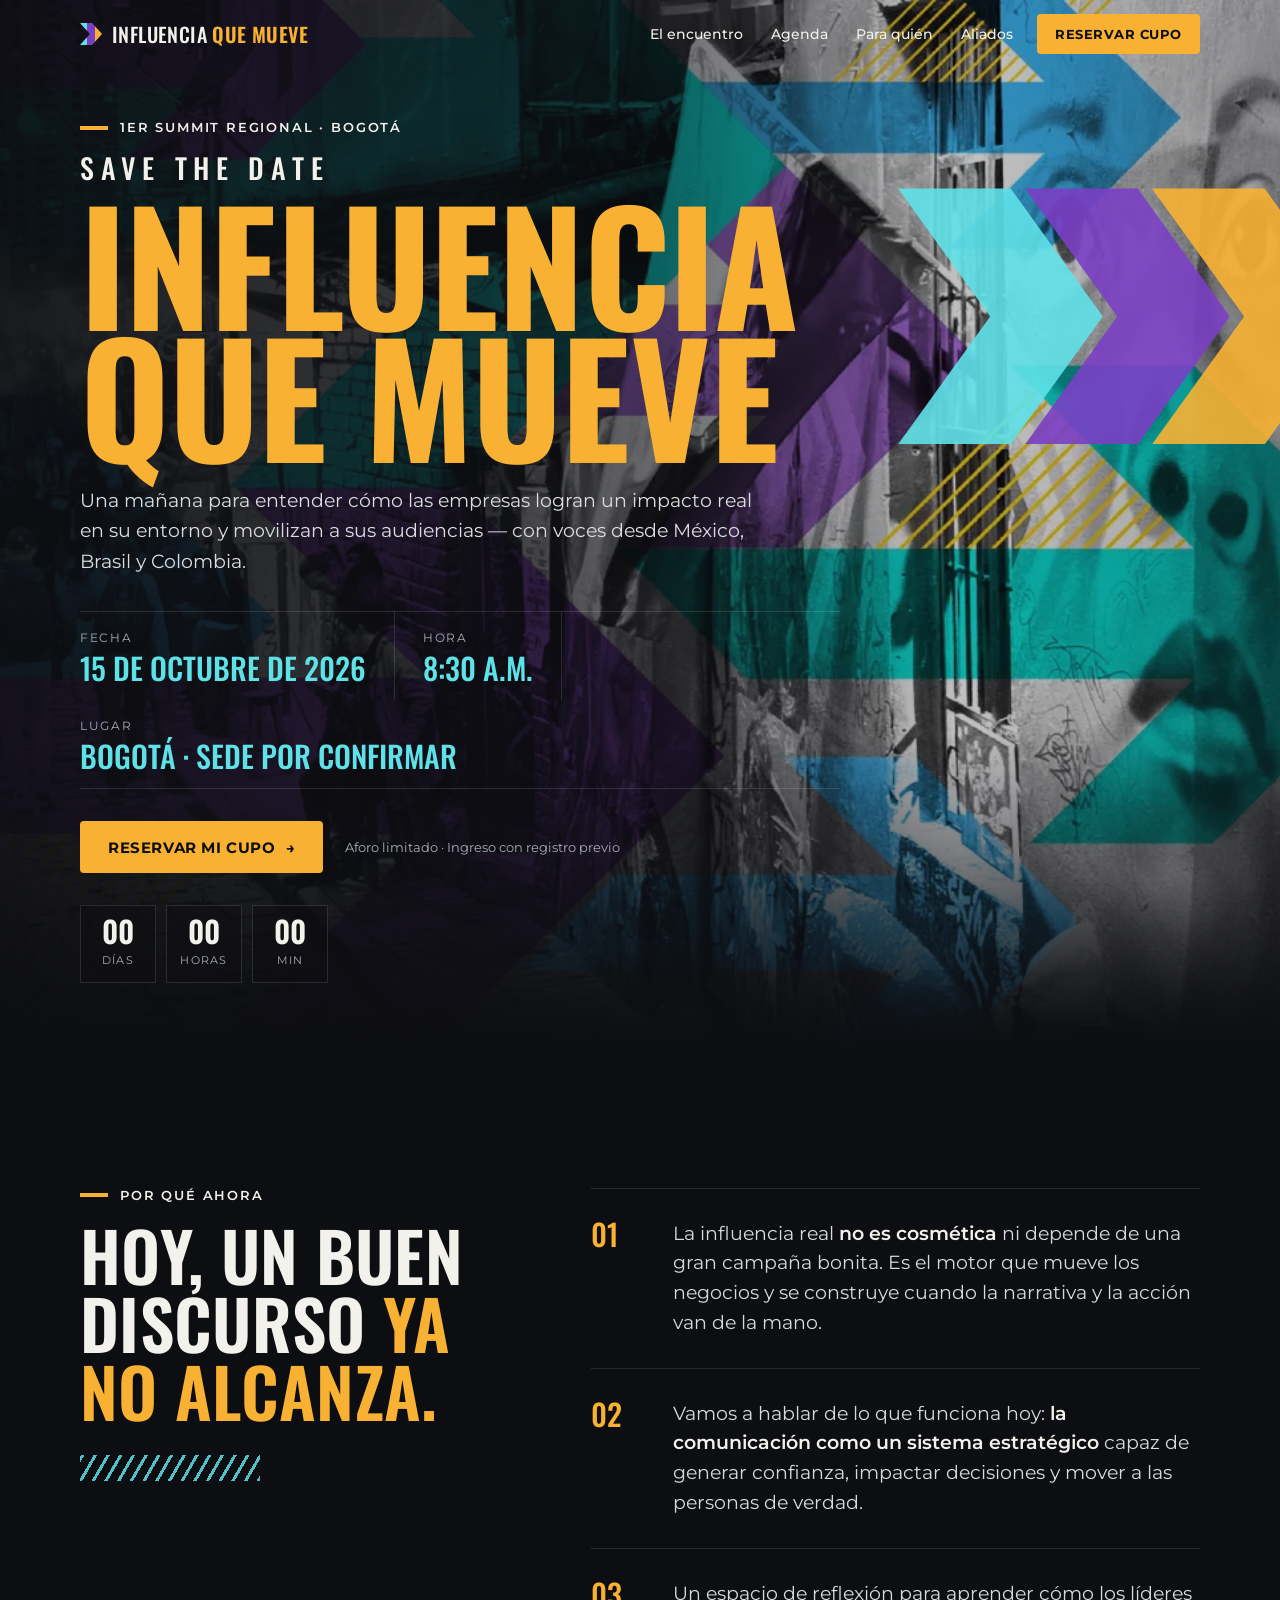
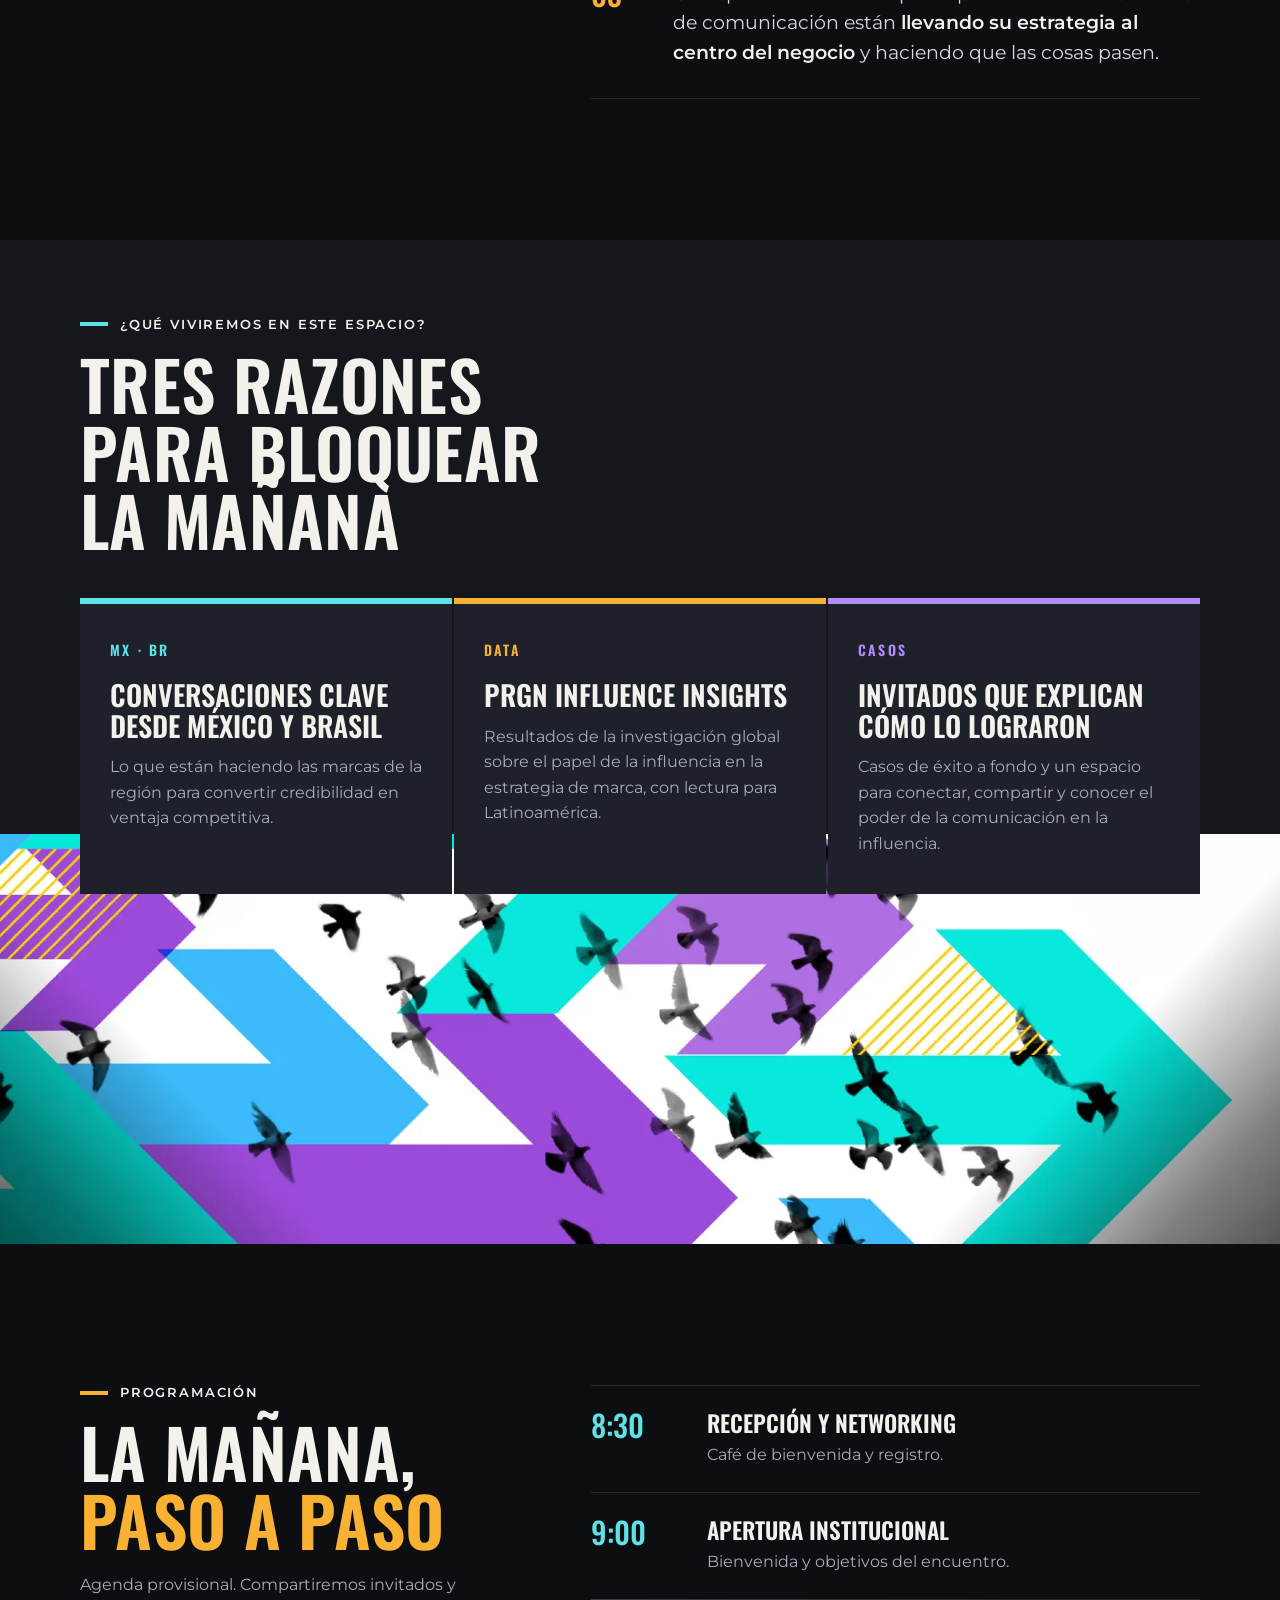
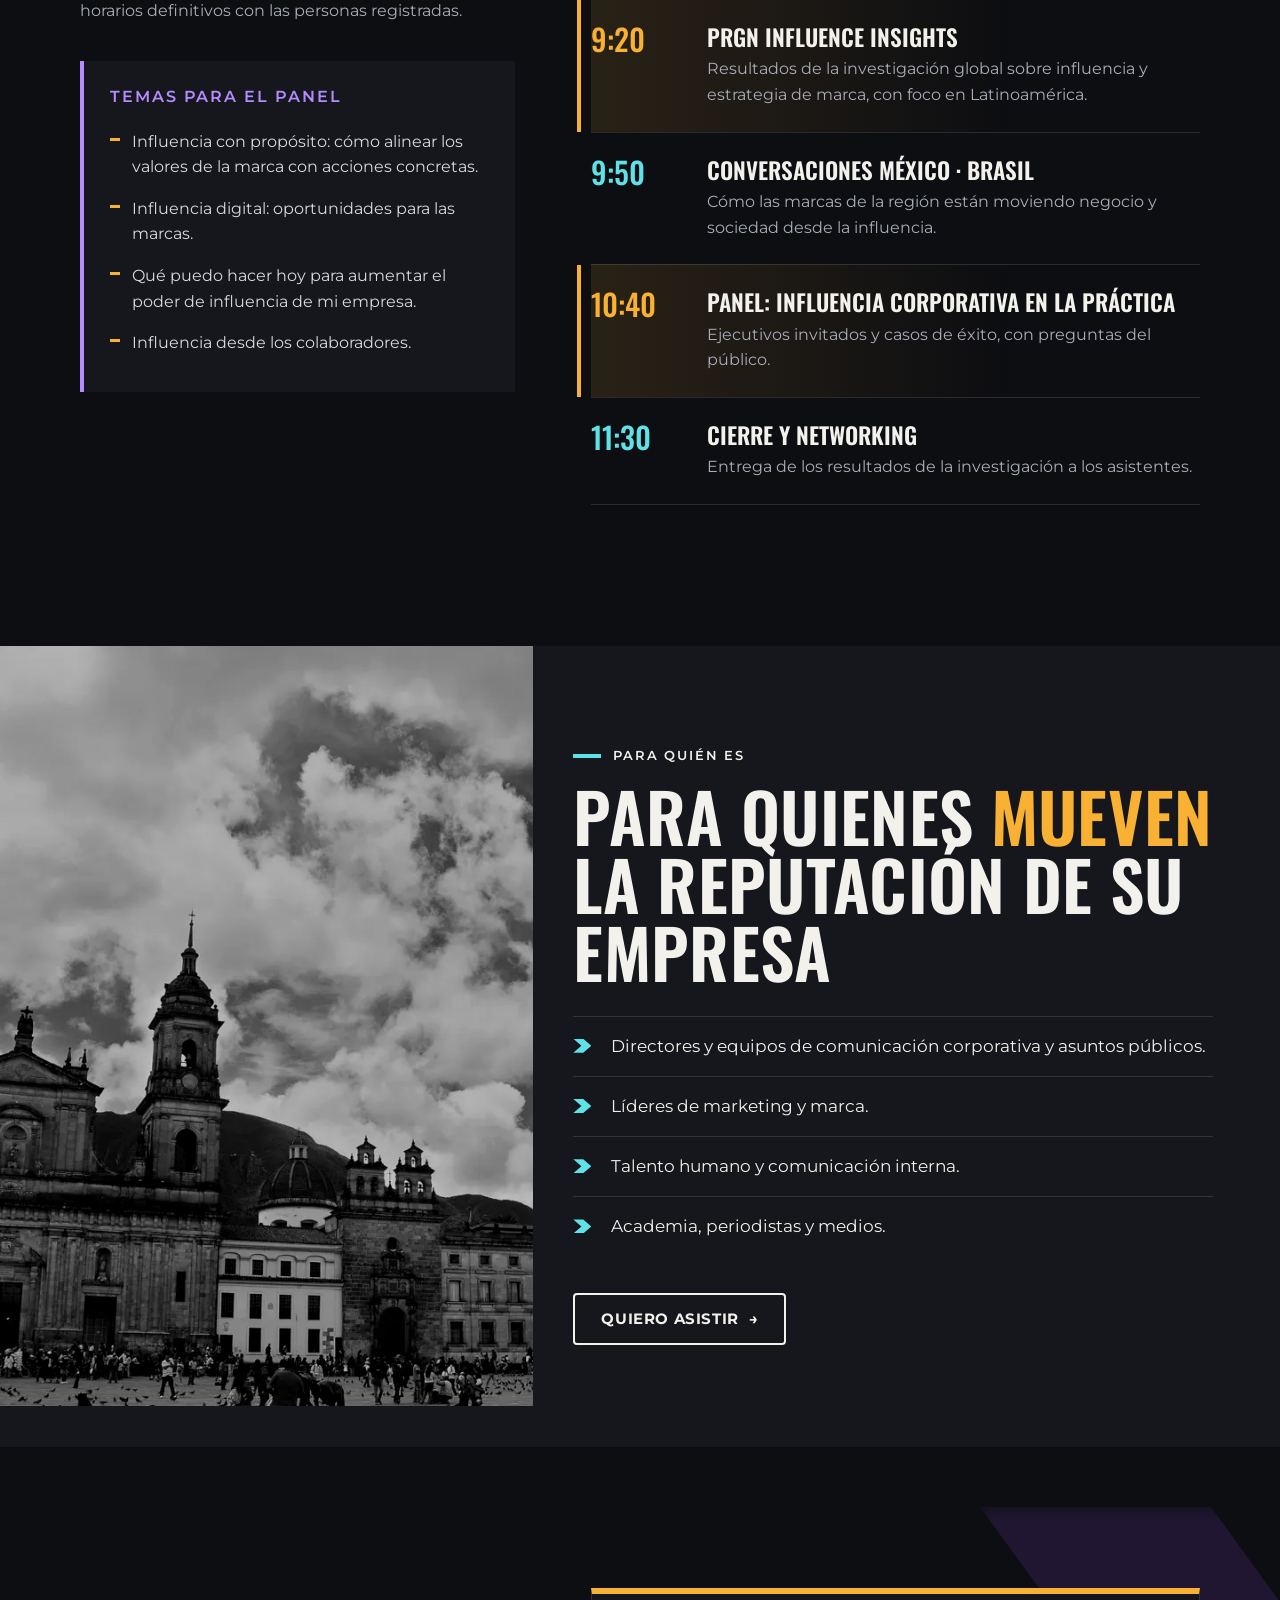
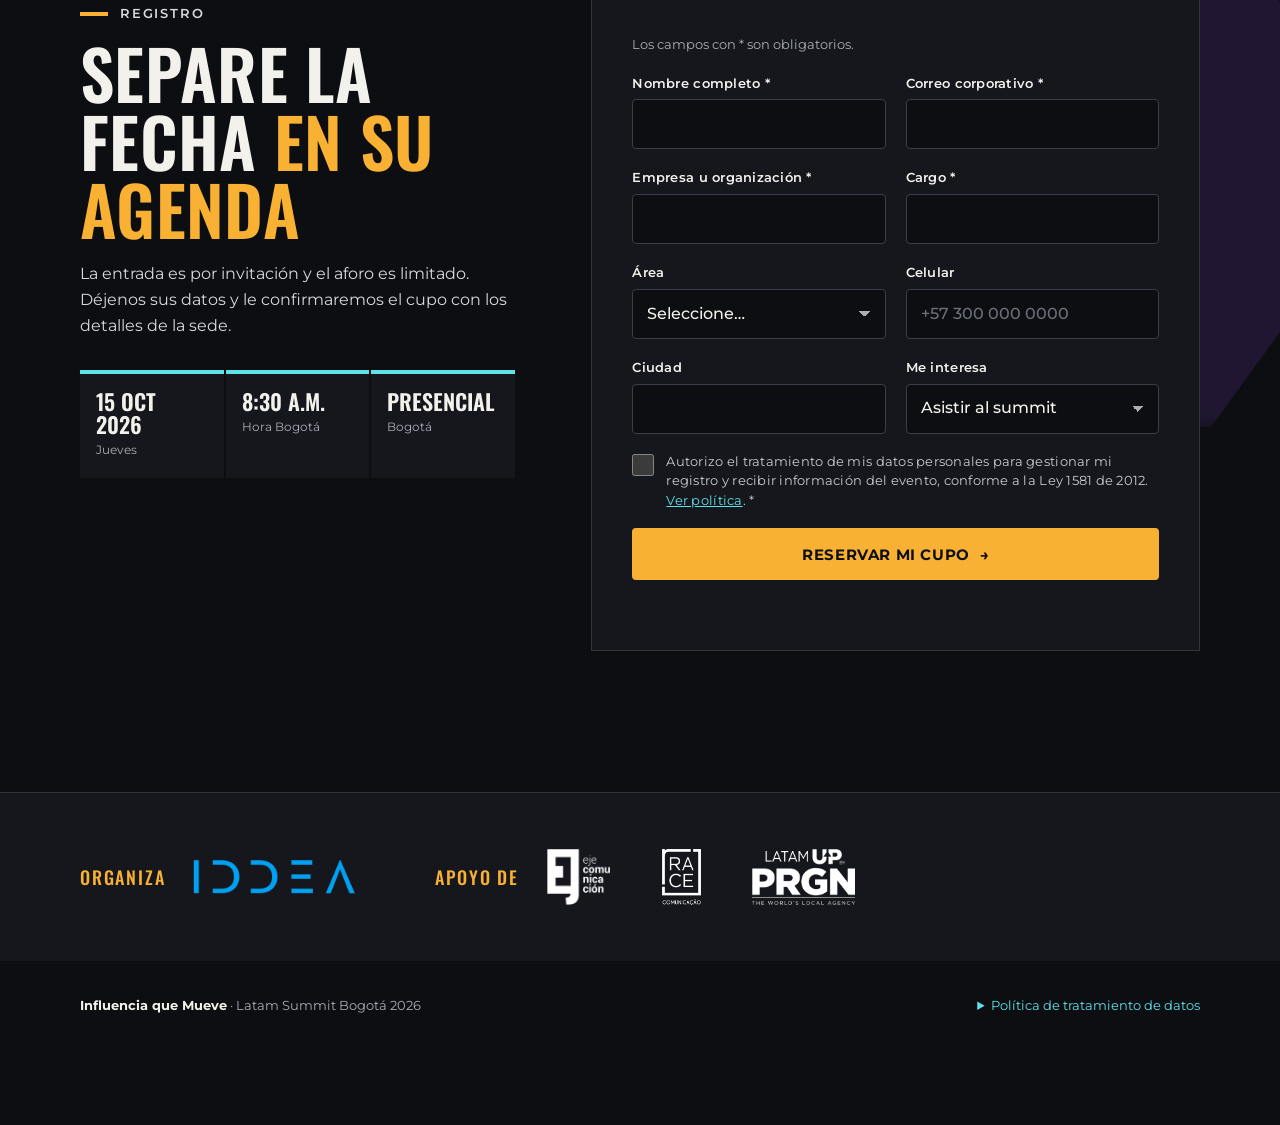
==== index.html @ 7994eecd "Landing Influencia que Mueve · Latam Summit Bogotá (vista previa estática) Co-Authored-By: Claude Op" ====
<!doctype html>
<html lang="es-CO">
<head>
  <meta charset="utf-8">
  <meta name="viewport" content="width=device-width, initial-scale=1, viewport-fit=cover">
  <title>Influencia que Mueve · Latam Summit Bogotá — 15 de octubre de 2026</title>
  <meta name="description" content="Primer Summit Regional sobre influencia corporativa en Bogotá. Conversaciones desde México y Brasil, la investigación PRGN Influence Insights y casos reales. 15 de octubre de 2026, 8:30 a.m. Reserve su cupo.">
  <meta name="theme-color" content="#0d0e12">
  <link rel="canonical" href="./">
  <meta property="og:type" content="website">
  <meta property="og:locale" content="es_CO">
  <meta property="og:title" content="Influencia que Mueve · Latam Summit Bogotá">
  <meta property="og:description" content="Un encuentro para líderes de comunicación que llevan su estrategia al centro del negocio. 15 de octubre de 2026 · 8:30 a.m.">
  <meta property="og:image" content="assets/og.jpg">
  <meta name="twitter:card" content="summary_large_image">
  <link rel="icon" href="favicon.svg" type="image/svg+xml">
  <link rel="preconnect" href="https://fonts.googleapis.com">
  <link rel="preconnect" href="https://fonts.gstatic.com" crossorigin>
  <link rel="stylesheet" href="https://fonts.googleapis.com/css2?family=Montserrat:wght@400;500;600;700&family=Oswald:wght@400;500;600;700&display=swap">
  <link rel="preload" as="image" href="assets/hero-1400.webp" imagesrcset="assets/hero-800.webp 800w, assets/hero-1400.webp 1400w, assets/hero-2046.webp 2046w" imagesizes="100vw" fetchpriority="high">
  <link rel="stylesheet" href="css/site.css">
  <script type="application/ld+json">
  {
    "@context": "https://schema.org",
    "@type": "BusinessEvent",
    "name": "Influencia que Mueve · Latam Summit Bogotá",
    "description": "Primer Summit Regional sobre influencia corporativa: conversaciones desde México y Brasil, la investigación PRGN Influence Insights y casos de éxito.",
    "startDate": "2026-10-15T08:30:00-05:00",
    "endDate": "2026-10-15T12:00:00-05:00",
    "eventStatus": "https://schema.org/EventScheduled",
    "eventAttendanceMode": "https://schema.org/OfflineEventAttendanceMode",
    "inLanguage": "es",
    "image": ["assets/og.jpg"],
    "location": { "@type": "Place", "name": "Bogotá (sede por confirmar)", "address": { "@type": "PostalAddress", "addressLocality": "Bogotá", "addressCountry": "CO" } },
    "organizer": { "@type": "Organization", "name": "IDDEA" },
    "sponsor": [
      { "@type": "Organization", "name": "Eje Comunicación" },
      { "@type": "Organization", "name": "Race Comunicação" },
      { "@type": "Organization", "name": "PRGN — Latam UP" }
    ],
    "offers": { "@type": "Offer", "price": "0", "priceCurrency": "COP", "availability": "https://schema.org/LimitedAvailability", "url": "#registro" }
  }
  </script>
</head>
<body>
  <a class="skip" href="#registro">Saltar al registro</a>

  <header class="top" id="top">
    <div class="wrap top__in">
      <a class="top__brand" href="#top" aria-label="Influencia que Mueve, inicio">
        <span class="top__mark" aria-hidden="true"></span>
        <span>Influencia <b>que mueve</b></span>
      </a>
      <nav class="top__nav" aria-label="Secciones">
        <a href="#manifiesto">El encuentro</a>
        <a href="#agenda">Agenda</a>
        <a href="#para-quien">Para quién</a>
        <a href="#aliados">Aliados</a>
      </nav>
      <a class="btn btn--sm" href="#registro">Reservar cupo</a>
    </div>
  </header>

  <main>
    <!-- HERO -->
    <section class="hero" aria-labelledby="hero-title">
      <picture class="hero__bg">
        <img src="assets/hero-1400.webp" srcset="assets/hero-800.webp 800w, assets/hero-1400.webp 1400w, assets/hero-2046.webp 2046w"
             sizes="100vw" alt="" width="2046" height="1151" fetchpriority="high" decoding="async">
      </picture>
      <div class="hero__chevrons" aria-hidden="true">
        <i class="chev chev--cyan"></i><i class="chev chev--violet"></i><i class="chev chev--amber"></i>
      </div>
      <div class="wrap hero__in">
        <p class="eyebrow"><span class="dash" aria-hidden="true"></span>1er Summit Regional · Bogotá</p>
        <h1 id="hero-title" class="hero__title">
          <span class="hero__save">Save the date</span>
          Influencia <span>que mueve</span>
        </h1>
        <p class="hero__lead">Una mañana para entender cómo las empresas logran un impacto real en su entorno y movilizan a sus audiencias — con voces desde México, Brasil y Colombia.</p>

        <dl class="hero__facts">
          <div><dt>Fecha</dt><dd><time datetime="2026-10-15">15 de octubre de 2026</time></dd></div>
          <div><dt>Hora</dt><dd><time datetime="08:30">8:30 a.m.</time></dd></div>
          <div><dt>Lugar</dt><dd>Bogotá · sede por confirmar</dd></div>
        </dl>

        <div class="hero__cta">
          <a class="btn" href="#registro">Reservar mi cupo <span aria-hidden="true">→</span></a>
          <p class="hero__note">Aforo limitado · Ingreso con registro previo</p>
        </div>

        <div class="count" id="countdown" aria-label="Tiempo para el evento" hidden>
          <div><b data-u="d">00</b><span>días</span></div>
          <div><b data-u="h">00</b><span>horas</span></div>
          <div><b data-u="m">00</b><span>min</span></div>
        </div>
      </div>
    </section>

    <!-- MANIFIESTO -->
    <section class="manifesto" id="manifiesto" aria-labelledby="manif-title">
      <div class="wrap manifesto__grid">
        <div class="manifesto__head">
          <p class="eyebrow eyebrow--amber"><span class="dash" aria-hidden="true"></span>Por qué ahora</p>
          <h2 id="manif-title" class="h2">Hoy, un buen discurso <em>ya no alcanza.</em></h2>
          <div class="hatch" aria-hidden="true"></div>
        </div>
        <ol class="manifesto__list">
          <li><span class="num" aria-hidden="true">01</span><p>La influencia real <strong>no es cosmética</strong> ni depende de una gran campaña bonita. Es el motor que mueve los negocios y se construye cuando la narrativa y la acción van de la mano.</p></li>
          <li><span class="num" aria-hidden="true">02</span><p>Vamos a hablar de lo que funciona hoy: <strong>la comunicación como un sistema estratégico</strong> capaz de generar confianza, impactar decisiones y mover a las personas de verdad.</p></li>
          <li><span class="num" aria-hidden="true">03</span><p>Un espacio de reflexión para aprender cómo los líderes de comunicación están <strong>llevando su estrategia al centro del negocio</strong> y haciendo que las cosas pasen.</p></li>
        </ol>
      </div>
    </section>

    <!-- QUÉ VIVIREMOS -->
    <section class="live" aria-labelledby="live-title">
      <div class="wrap">
        <p class="eyebrow eyebrow--cyan"><span class="dash" aria-hidden="true"></span>¿Qué viviremos en este espacio?</p>
        <h2 id="live-title" class="h2 h2--narrow">Tres razones para bloquear la mañana</h2>
        <ul class="pillars">
          <li class="pillar pillar--cyan">
            <span class="pillar__k" aria-hidden="true">MX · BR</span>
            <h3>Conversaciones clave desde México y Brasil</h3>
            <p>Lo que están haciendo las marcas de la región para convertir credibilidad en ventaja competitiva.</p>
          </li>
          <li class="pillar pillar--amber">
            <span class="pillar__k" aria-hidden="true">Data</span>
            <h3>PRGN Influence Insights</h3>
            <p>Resultados de la investigación global sobre el papel de la influencia en la estrategia de marca, con lectura para Latinoamérica.</p>
          </li>
          <li class="pillar pillar--violet">
            <span class="pillar__k" aria-hidden="true">Casos</span>
            <h3>Invitados que explican cómo lo lograron</h3>
            <p>Casos de éxito a fondo y un espacio para conectar, compartir y conocer el poder de la comunicación en la influencia.</p>
          </li>
        </ul>
      </div>
      <figure class="live__band" aria-hidden="true">
        <img src="assets/flock-1600.webp" srcset="assets/flock-800.webp 800w, assets/flock-1600.webp 1600w" sizes="100vw" alt="" width="1600" height="900" loading="lazy" decoding="async">
      </figure>
    </section>

    <!-- AGENDA -->
    <section class="agenda" id="agenda" aria-labelledby="agenda-title">
      <div class="wrap agenda__grid">
        <div class="agenda__head">
          <p class="eyebrow eyebrow--amber"><span class="dash" aria-hidden="true"></span>Programación</p>
          <h2 id="agenda-title" class="h2">La mañana, <em>paso a paso</em></h2>
          <p class="muted">Agenda provisional. Compartiremos invitados y horarios definitivos con las personas registradas.</p>
          <div class="themes">
            <h3>Temas para el panel</h3>
            <ul>
              <li>Influencia con propósito: cómo alinear los valores de la marca con acciones concretas.</li>
              <li>Influencia digital: oportunidades para las marcas.</li>
              <li>Qué puedo hacer hoy para aumentar el poder de influencia de mi empresa.</li>
              <li>Influencia desde los colaboradores.</li>
            </ul>
          </div>
        </div>
        <ol class="timeline">
          <li><time>8:30</time><div><h3>Recepción y networking</h3><p>Café de bienvenida y registro.</p></div></li>
          <li><time>9:00</time><div><h3>Apertura institucional</h3><p>Bienvenida y objetivos del encuentro.</p></div></li>
          <li class="is-key"><time>9:20</time><div><h3>PRGN Influence Insights</h3><p>Resultados de la investigación global sobre influencia y estrategia de marca, con foco en Latinoamérica.</p></div></li>
          <li><time>9:50</time><div><h3>Conversaciones México · Brasil</h3><p>Cómo las marcas de la región están moviendo negocio y sociedad desde la influencia.</p></div></li>
          <li class="is-key"><time>10:40</time><div><h3>Panel: Influencia corporativa en la práctica</h3><p>Ejecutivos invitados y casos de éxito, con preguntas del público.</p></div></li>
          <li><time>11:30</time><div><h3>Cierre y networking</h3><p>Entrega de los resultados de la investigación a los asistentes.</p></div></li>
        </ol>
      </div>
    </section>

    <!-- PARA QUIÉN -->
    <section class="who" id="para-quien" aria-labelledby="who-title">
      <picture class="who__img">
        <img src="assets/catedral-1080.webp" srcset="assets/catedral-600.webp 600w, assets/catedral-1080.webp 1080w" sizes="(min-width: 900px) 40vw, 100vw"
             alt="Plaza de Bolívar y Catedral Primada de Bogotá en blanco y negro" width="1080" height="1920" loading="lazy" decoding="async">
      </picture>
      <div class="who__body">
        <p class="eyebrow eyebrow--cyan"><span class="dash" aria-hidden="true"></span>Para quién es</p>
        <h2 id="who-title" class="h2">Para quienes <em>mueven</em> la reputación de su empresa</h2>
        <ul class="who__list">
          <li>Directores y equipos de comunicación corporativa y asuntos públicos.</li>
          <li>Líderes de marketing y marca.</li>
          <li>Talento humano y comunicación interna.</li>
          <li>Academia, periodistas y medios.</li>
        </ul>
        <a class="btn btn--ghost" href="#registro">Quiero asistir <span aria-hidden="true">→</span></a>
      </div>
    </section>

    <!-- REGISTRO -->
    <section class="reg" id="registro" aria-labelledby="reg-title">
      <div class="wrap reg__grid">
        <div class="reg__intro">
          <p class="eyebrow eyebrow--amber"><span class="dash" aria-hidden="true"></span>Registro</p>
          <h2 id="reg-title" class="h2">Separe la fecha <em>en su agenda</em></h2>
          <p>La entrada es por invitación y el aforo es limitado. Déjenos sus datos y le confirmaremos el cupo con los detalles de la sede.</p>
          <ul class="reg__facts">
            <li><b>15 oct 2026</b><span>Jueves</span></li>
            <li><b>8:30 a.m.</b><span>Hora Bogotá</span></li>
            <li><b>Presencial</b><span>Bogotá</span></li>
          </ul>
        </div>

        <form class="form" id="form-registro" novalidate aria-describedby="form-help">
          <p id="form-help" class="form__help">Los campos con <span aria-hidden="true">*</span><span class="sr">asterisco</span> son obligatorios.</p>
          <div class="field">
            <label for="f-nombre">Nombre completo <span aria-hidden="true">*</span></label>
            <input id="f-nombre" name="nombre" autocomplete="name" required minlength="3" maxlength="120">
            <p class="field__err" id="e-nombre"></p>
          </div>
          <div class="field">
            <label for="f-email">Correo corporativo <span aria-hidden="true">*</span></label>
            <input id="f-email" name="email" type="email" autocomplete="email" inputmode="email" required maxlength="254">
            <p class="field__err" id="e-email"></p>
          </div>
          <div class="field">
            <label for="f-empresa">Empresa u organización <span aria-hidden="true">*</span></label>
            <input id="f-empresa" name="empresa" autocomplete="organization" required maxlength="120">
            <p class="field__err" id="e-empresa"></p>
          </div>
          <div class="field">
            <label for="f-cargo">Cargo <span aria-hidden="true">*</span></label>
            <input id="f-cargo" name="cargo" autocomplete="organization-title" required maxlength="120">
            <p class="field__err" id="e-cargo"></p>
          </div>
          <div class="field">
            <label for="f-area">Área</label>
            <select id="f-area" name="area">
              <option value="">Seleccione…</option>
              <option>Comunicaciones</option><option>Marketing</option><option>Asuntos corporativos</option>
              <option>Talento humano</option><option>Dirección general</option><option>Academia</option>
              <option>Medios / prensa</option><option>Otra</option>
            </select>
            <p class="field__err" id="e-area"></p>
          </div>
          <div class="field">
            <label for="f-telefono">Celular</label>
            <input id="f-telefono" name="telefono" type="tel" autocomplete="tel" inputmode="tel" maxlength="20" placeholder="+57 300 000 0000">
            <p class="field__err" id="e-telefono"></p>
          </div>
          <div class="field">
            <label for="f-ciudad">Ciudad</label>
            <input id="f-ciudad" name="ciudad" autocomplete="address-level2" maxlength="80" value="">
            <p class="field__err" id="e-ciudad"></p>
          </div>
          <div class="field">
            <label for="f-interes">Me interesa</label>
            <select id="f-interes" name="interes">
              <option>Asistir al summit</option><option>Recibir la investigación PRGN</option>
              <option>Ser aliado / patrocinador</option><option>Prensa</option>
            </select>
            <p class="field__err" id="e-interes"></p>
          </div>
          <div class="field field--hp" aria-hidden="true">
            <label for="f-web">No llenar este campo</label>
            <input id="f-web" name="sitio_web" tabindex="-1" autocomplete="off">
          </div>
          <div class="field field--full check">
            <input id="f-consent" name="consentimiento" type="checkbox" required>
            <label for="f-consent">Autorizo el tratamiento de mis datos personales para gestionar mi registro y recibir información del evento, conforme a la Ley 1581 de 2012. <a href="#privacidad">Ver política</a>. <span aria-hidden="true">*</span></label>
            <p class="field__err" id="e-consentimiento"></p>
          </div>
          <div class="field--full form__foot">
            <button class="btn btn--block" type="submit">Reservar mi cupo <span aria-hidden="true">→</span></button>
            <p class="form__status" role="status" aria-live="polite"></p>
          </div>
        </form>

        <div class="done" id="reg-ok" hidden tabindex="-1">
          <span class="done__mark" aria-hidden="true"></span>
          <h3>¡Listo, <span data-name>ya está</span>!</h3>
          <p>Recibimos su registro. Le escribiremos para confirmar el cupo y compartir los detalles de la sede.</p>
          <a class="btn btn--ghost" id="ics" download="influencia-que-mueve.ics" href="#">Agregar a mi calendario</a>
        </div>
      </div>
    </section>

    <!-- ALIADOS -->
    <section class="allies" id="aliados" aria-labelledby="allies-title">
      <div class="wrap">
        <h2 id="allies-title" class="sr">Organizadores y aliados</h2>
        <div class="allies__row">
          <div class="allies__group">
            <p class="allies__k">Organiza</p>
            <img class="logo logo--iddea" src="assets/logo-iddea.png" alt="IDDEA" width="289" height="54" loading="lazy">
          </div>
          <div class="allies__group allies__group--wide">
            <p class="allies__k">Apoyo de</p>
            <ul class="allies__logos">
              <li><img class="logo" src="assets/logo-eje.png" alt="Eje Comunicación" width="120" height="160" loading="lazy"></li>
              <li><img class="logo" src="assets/logo-race.png" alt="Race Comunicação" width="141" height="200" loading="lazy"></li>
              <li><img class="logo" src="assets/logo-prgn.png" alt="Latam UP by PRGN — The World's Local Agency" width="293" height="160" loading="lazy"></li>
            </ul>
          </div>
        </div>
      </div>
    </section>
  </main>

  <footer class="foot">
    <div class="wrap foot__in">
      <p><b>Influencia que Mueve</b> · Latam Summit Bogotá 2026</p>
      <details id="privacidad" class="foot__privacy">
        <summary>Política de tratamiento de datos</summary>
        <p>Los datos suministrados se usan únicamente para gestionar su registro, confirmar su asistencia y enviarle información relacionada con el evento y la investigación PRGN Influence Insights. No se venden ni se ceden a terceros ajenos a los organizadores. Puede conocer, actualizar, rectificar o solicitar la supresión de sus datos escribiendo a los organizadores del evento. (Ley 1581 de 2012 y Decreto 1377 de 2013.)</p>
      </details>
    </div>
  </footer>

  <a class="sticky-cta btn" href="#registro" aria-hidden="true" tabindex="-1">Reservar cupo · 15 oct</a>

  <script src="js/site.js" defer></script>
</body>
</html>
---- css/site.css ----
/* Influencia que Mueve · Latam Summit — sistema visual tomado del KV (flechas cian/violeta/ámbar sobre B/N) */
:root {
  --ink: #0d0e12;
  --ink-2: #15171d;
  --ink-3: #1e2129;
  --line: rgba(255, 255, 255, .12);
  --text: #f3f1ec;
  --muted: #a9adb8;
  --amber: #f8b133;
  --amber-2: #ffcf6b;
  --cyan: #5fe1e8;
  --violet: #7a3fc4;
  --violet-txt: #b58cff;
  --teal: #19b8a8;
  --danger: #ff8a7a;
  --radius: 4px;
  --wrap: 1200px;
  --gutter: clamp(16px, 4vw, 40px);
  --display: "Oswald", "Bebas Neue", Impact, sans-serif;
  --body: "Montserrat", system-ui, -apple-system, "Segoe UI", sans-serif;
  --ease: cubic-bezier(.2, .7, .2, 1);
  color-scheme: dark;
}

*, *::before, *::after { box-sizing: border-box; }
html { scroll-behavior: smooth; scroll-padding-top: 72px; -webkit-text-size-adjust: 100%; }
body { margin: 0; background: var(--ink); color: var(--text); font: 400 16px/1.6 var(--body); overflow-x: hidden; }
img { display: block; max-width: 100%; height: auto; }
a { color: var(--cyan); }
h1, h2, h3 { margin: 0; }
p { margin: 0; }
ul, ol { margin: 0; padding: 0; list-style: none; }
:focus-visible { outline: 3px solid var(--cyan); outline-offset: 3px; }

.wrap { width: 100%; max-width: var(--wrap); margin-inline: auto; padding-inline: var(--gutter); }
.sr { position: absolute; width: 1px; height: 1px; overflow: hidden; clip: rect(0 0 0 0); white-space: nowrap; }
.skip { position: absolute; left: 16px; top: -60px; z-index: 100; background: var(--amber); color: var(--ink); padding: 10px 14px; font-weight: 700; }
.skip:focus { top: 12px; }
.muted { color: var(--muted); }

/* ---------- tipografía ---------- */
.eyebrow { display: flex; align-items: center; gap: 12px; font: 600 13px/1.2 var(--body); letter-spacing: .14em; text-transform: uppercase; color: var(--text); margin-bottom: 18px; }
.eyebrow .dash { width: 28px; height: 4px; background: var(--amber); flex: none; }
.eyebrow--amber .dash { background: var(--amber); }
.eyebrow--cyan .dash { background: var(--cyan); }
.h2 { font: 600 clamp(36px, 5.4vw, 68px)/1 var(--display); text-transform: uppercase; letter-spacing: .005em; }
.h2 em { font-style: normal; color: var(--amber); }
.h2--narrow { max-width: 14ch; }

/* ---------- botones ---------- */
.btn { --b: var(--amber); display: inline-flex; align-items: center; justify-content: center; gap: 10px; min-height: 52px; padding: 0 26px;
  background: var(--b); color: var(--ink); border: 2px solid var(--b); border-radius: var(--radius);
  font: 700 15px/1 var(--body); letter-spacing: .04em; text-transform: uppercase; text-decoration: none; cursor: pointer;
  transition: transform .2s var(--ease), background-color .2s, color .2s; }
.btn span { transition: transform .2s var(--ease); }
.btn:hover { background: var(--amber-2); border-color: var(--amber-2); }
.btn:hover span { transform: translateX(4px); }
.btn:active { transform: translateY(1px); }
.btn--sm { min-height: 40px; padding: 0 16px; font-size: 13px; }
.btn--ghost { background: transparent; color: var(--text); border-color: var(--text); }
.btn--ghost:hover { background: var(--text); color: var(--ink); border-color: var(--text); }
.btn--block { width: 100%; }
.btn[disabled] { opacity: .6; cursor: progress; }

/* ---------- header ---------- */
.top { position: fixed; inset: 0 0 auto; z-index: 50; transition: background-color .3s, border-color .3s; border-bottom: 1px solid transparent; }
.top.is-solid { background: rgba(13, 14, 18, .88); backdrop-filter: blur(10px); -webkit-backdrop-filter: blur(10px); border-color: var(--line); }
.top__in { display: flex; align-items: center; gap: 24px; height: 68px; }
.top__brand { display: flex; align-items: center; gap: 10px; color: var(--text); text-decoration: none; font: 500 20px/1 var(--display); text-transform: uppercase; letter-spacing: .02em; }
.top__brand b { color: var(--amber); font-weight: 600; }
.top__mark { width: 22px; height: 22px; background: linear-gradient(90deg, var(--cyan) 0 33%, var(--violet) 33% 66%, var(--amber) 66%); clip-path: polygon(0 0, 55% 0, 100% 50%, 55% 100%, 0 100%, 45% 50%); }
.top__nav { display: flex; gap: 28px; margin-left: auto; }
.top__nav a { color: var(--text); text-decoration: none; font-weight: 500; font-size: 14px; position: relative; padding: 6px 0; }
.top__nav a::after { content: ""; position: absolute; left: 0; right: 100%; bottom: 0; height: 2px; background: var(--amber); transition: right .25s var(--ease); }
.top__nav a:hover::after { right: 0; }

/* ---------- hero ---------- */
.hero { position: relative; min-height: 100svh; display: grid; align-items: end; padding: 120px 0 64px; isolation: isolate; overflow: hidden; }
.hero__bg { position: absolute; inset: 0; z-index: -2; }
.hero__bg img { width: 100%; height: 100%; object-fit: cover; object-position: 60% 50%; }
.hero::before { content: ""; position: absolute; inset: 0; z-index: -1;
  background: linear-gradient(90deg, rgba(13,14,18,.95) 0%, rgba(13,14,18,.82) 38%, rgba(13,14,18,.25) 75%, rgba(13,14,18,.4) 100%),
              linear-gradient(0deg, var(--ink) 0%, transparent 30%); }
.hero__chevrons { position: absolute; right: -6vw; top: 18%; z-index: -1; display: flex; pointer-events: none; }
.chev { display: block; width: clamp(120px, 16vw, 240px); aspect-ratio: .8; margin-left: calc(clamp(120px, 16vw, 240px) * -.38);
  clip-path: polygon(0 0, 55% 0, 100% 50%, 55% 100%, 0 100%, 45% 50%); opacity: .9; mix-blend-mode: screen;
  animation: push 6s var(--ease) infinite; }
.chev--cyan { background: var(--cyan); animation-delay: 0s; }
.chev--violet { background: var(--violet); animation-delay: .25s; }
.chev--amber { background: var(--amber); animation-delay: .5s; }
@keyframes push { 0%, 60%, 100% { transform: translateX(0); } 30% { transform: translateX(24px); } }

.hero__in { position: relative; }
.hero__title { font: 700 clamp(64px, 12vw, 176px)/.86 var(--display); text-transform: uppercase; color: var(--amber); letter-spacing: -.005em; max-width: 9ch; }
.hero__title > span:not(.hero__save) { display: block; }
.hero__save { display: block; font: 500 clamp(18px, 2.4vw, 28px)/1 var(--display); letter-spacing: .24em; color: var(--text); margin-bottom: 14px; }
.hero__lead { max-width: 52ch; margin-top: 26px; font-size: clamp(16px, 1.5vw, 19px); color: #dcdde2; }
.hero__facts { display: flex; flex-wrap: wrap; gap: 0; margin: 34px 0 0; border-top: 1px solid var(--line); border-bottom: 1px solid var(--line); max-width: 760px; }
.hero__facts div { padding: 16px 28px 16px 0; margin-right: 28px; border-right: 1px solid var(--line); }
.hero__facts div:last-child { border-right: 0; margin-right: 0; }
.hero__facts dt { font-size: 12px; letter-spacing: .14em; text-transform: uppercase; color: var(--muted); }
.hero__facts dd { margin: 4px 0 0; font: 500 clamp(22px, 2.4vw, 30px)/1.1 var(--display); color: var(--cyan); text-transform: uppercase; }
.hero__cta { display: flex; flex-wrap: wrap; align-items: center; gap: 14px 22px; margin-top: 32px; }
.hero__note { font-size: 13px; color: var(--muted); }

.count { display: flex; gap: 10px; margin-top: 32px; }
.count div { min-width: 76px; padding: 10px 12px; border: 1px solid var(--line); background: rgba(13,14,18,.55); text-align: center; }
.count b { display: block; font: 600 30px/1 var(--display); font-variant-numeric: tabular-nums; }
.count span { font-size: 11px; letter-spacing: .12em; text-transform: uppercase; color: var(--muted); }

/* ---------- manifiesto ---------- */
.manifesto { padding: clamp(80px, 11vw, 150px) 0; }
.manifesto__grid { display: grid; grid-template-columns: 5fr 7fr; gap: clamp(32px, 6vw, 90px); align-items: start; }
.manifesto__head { position: sticky; top: 110px; }
.hatch { margin-top: 30px; width: 180px; height: 26px; background: repeating-linear-gradient(-60deg, var(--cyan) 0 3px, transparent 3px 11px); opacity: .85; }
.manifesto__list li { display: grid; grid-template-columns: 64px 1fr; gap: 18px; padding: 30px 0; border-top: 1px solid var(--line); }
.manifesto__list li:last-child { border-bottom: 1px solid var(--line); }
.num { font: 500 30px/1 var(--display); color: var(--amber); }
.manifesto__list p { font-size: clamp(17px, 1.5vw, 20px); line-height: 1.55; color: #d8d9de; }
.manifesto__list strong { color: var(--text); font-weight: 600; }

/* ---------- qué viviremos ---------- */
.live { position: relative; padding-top: clamp(40px, 6vw, 80px); background: var(--ink-2); }
.pillars { display: grid; grid-template-columns: repeat(3, 1fr); gap: 2px; margin-top: 44px; position: relative; z-index: 1; }
.pillar { --c: var(--cyan); position: relative; padding: 34px 30px 38px; background: var(--ink-3); border-top: 6px solid var(--c); }
.pillar--amber { --c: var(--amber); }
.pillar--violet { --c: var(--violet-txt); }
.pillar__k { display: inline-block; font: 600 14px/1 var(--display); letter-spacing: .16em; text-transform: uppercase; color: var(--c); margin-bottom: 22px; }
.pillar h3 { font: 600 clamp(24px, 2.2vw, 30px)/1.08 var(--display); text-transform: uppercase; margin-bottom: 14px; }
.pillar p { color: var(--muted); }
.live__band { margin: -60px 0 0; height: clamp(240px, 32vw, 440px); overflow: hidden; }
.live__band img { width: 100%; height: 100%; object-fit: cover; }

/* ---------- agenda ---------- */
.agenda { padding: clamp(80px, 11vw, 150px) 0; }
.agenda__grid { display: grid; grid-template-columns: 5fr 7fr; gap: clamp(32px, 6vw, 90px); }
.agenda__head .muted { margin-top: 18px; max-width: 40ch; }
.themes { margin-top: 38px; padding: 26px 26px 28px; border-left: 4px solid var(--violet-txt); background: var(--ink-2); }
.themes h3 { font: 600 16px/1.2 var(--body); letter-spacing: .12em; text-transform: uppercase; color: var(--violet-txt); margin-bottom: 14px; }
.themes li { padding: 8px 0 8px 22px; position: relative; color: #d8d9de; }
.themes li::before { content: ""; position: absolute; left: 0; top: 17px; width: 10px; height: 3px; background: var(--amber); }
.timeline li { display: grid; grid-template-columns: 96px 1fr; gap: 20px; padding: 24px 0; border-top: 1px solid var(--line); position: relative; }
.timeline li:last-child { border-bottom: 1px solid var(--line); }
.timeline time { font: 500 30px/1 var(--display); color: var(--cyan); font-variant-numeric: tabular-nums; }
.timeline h3 { font: 600 clamp(20px, 1.8vw, 24px)/1.15 var(--display); text-transform: uppercase; margin-bottom: 6px; }
.timeline p { color: var(--muted); }
.timeline .is-key { background: linear-gradient(90deg, rgba(248, 177, 51, .12), transparent 70%); }
.timeline .is-key time { color: var(--amber); }
.timeline .is-key::before { content: ""; position: absolute; left: -14px; top: 0; bottom: 0; width: 4px; background: var(--amber); }

/* ---------- para quién ---------- */
.who { display: grid; grid-template-columns: 5fr 7fr; background: var(--ink-2); }
.who__img { min-height: 100%; }
.who__img img { width: 100%; height: 100%; max-height: 760px; object-fit: cover; filter: contrast(1.05); }
.who__body { padding: clamp(56px, 8vw, 110px) var(--gutter); max-width: 720px; align-self: center; }
.who__list { margin: 30px 0 36px; }
.who__list li { padding: 16px 0 16px 38px; border-top: 1px solid var(--line); position: relative; font-size: 17px; }
.who__list li::before { content: ""; position: absolute; left: 0; top: 22px; width: 18px; height: 14px; background: var(--cyan);
  clip-path: polygon(0 0, 55% 0, 100% 50%, 55% 100%, 0 100%, 45% 50%); }

/* ---------- registro ---------- */
.reg { padding: clamp(80px, 11vw, 150px) 0; position: relative; overflow: hidden; }
.reg::before { content: ""; position: absolute; right: -120px; top: 60px; width: 420px; height: 520px; background: var(--violet); opacity: .18; filter: blur(8px);
  clip-path: polygon(0 0, 55% 0, 100% 50%, 55% 100%, 0 100%, 45% 50%); pointer-events: none; }
.reg__grid { display: grid; grid-template-columns: 5fr 7fr; gap: clamp(32px, 6vw, 90px); align-items: start; position: relative; }
.reg__intro > p { margin-top: 18px; color: #d8d9de; max-width: 42ch; }
.reg__facts { display: grid; grid-template-columns: repeat(3, 1fr); gap: 2px; margin-top: 32px; }
.reg__facts li { background: var(--ink-2); padding: 16px; border-top: 4px solid var(--cyan); }
.reg__facts b { display: block; font: 600 22px/1.05 var(--display); text-transform: uppercase; }
.reg__facts span { font-size: 12px; color: var(--muted); }

.form { display: grid; grid-template-columns: 1fr 1fr; gap: 18px 20px; padding: clamp(24px, 3.4vw, 40px); background: var(--ink-2); border: 1px solid var(--line); border-top: 6px solid var(--amber); }
.form__help { grid-column: 1 / -1; font-size: 13px; color: var(--muted); }
.field { display: flex; flex-direction: column; gap: 6px; min-width: 0; }
.field--full { grid-column: 1 / -1; }
.field label { font-size: 13px; font-weight: 600; letter-spacing: .02em; }
.field input:not([type="checkbox"]), .field select {
  width: 100%; min-height: 50px; padding: 12px 14px; font: 500 16px/1.3 var(--body); color: var(--text);
  background: var(--ink); border: 1px solid #3a3e4a; border-radius: var(--radius); transition: border-color .2s, box-shadow .2s; }
.field select { appearance: none; background-image: linear-gradient(45deg, transparent 50%, var(--muted) 50%), linear-gradient(135deg, var(--muted) 50%, transparent 50%);
  background-position: calc(100% - 20px) 50%, calc(100% - 14px) 50%; background-size: 6px 6px; background-repeat: no-repeat; padding-right: 40px; }
.field input::placeholder { color: #6b707c; }
.field input:focus, .field select:focus { outline: none; border-color: var(--cyan); box-shadow: 0 0 0 3px rgba(95, 225, 232, .25); }
.field [aria-invalid="true"] { border-color: var(--danger) !important; }
.field__err { min-height: 0; font-size: 13px; color: var(--danger); }
.field__err:empty { display: none; }
.field--hp { position: absolute; left: -10000px; width: 1px; height: 1px; overflow: hidden; }
.check { display: grid; grid-template-columns: 22px 1fr; gap: 12px; align-items: start; }
.check input { width: 22px; height: 22px; margin: 2px 0 0; accent-color: var(--amber); }
.check label { font-weight: 400; font-size: 13px; line-height: 1.5; color: #c9cbd2; }
.check .field__err { grid-column: 2; }
.form__foot { display: flex; flex-direction: column; gap: 10px; }
.form__status { font-size: 14px; color: var(--danger); min-height: 1.4em; }

.done { padding: clamp(28px, 4vw, 48px); background: var(--ink-2); border: 1px solid var(--line); border-top: 6px solid var(--cyan); }
.done:focus { outline: none; }
.done__mark { display: block; width: 56px; height: 46px; background: var(--cyan); margin-bottom: 22px; clip-path: polygon(0 0, 55% 0, 100% 50%, 55% 100%, 0 100%, 45% 50%); }
.done h3 { font: 600 clamp(32px, 4vw, 48px)/1 var(--display); text-transform: uppercase; color: var(--amber); }
.done p { margin: 14px 0 26px; color: #d8d9de; max-width: 46ch; }

/* ---------- aliados ---------- */
.allies { padding: 56px 0; border-top: 1px solid var(--line); background: var(--ink-2); }
.allies__row { display: flex; flex-wrap: wrap; gap: 40px 80px; align-items: center; }
.allies__group { display: flex; align-items: center; gap: 28px; }
.allies__k { font: 500 18px/1 var(--display); letter-spacing: .1em; text-transform: uppercase; color: var(--amber); }
.allies__logos { display: flex; align-items: center; gap: clamp(24px, 4vw, 56px); flex-wrap: wrap; }
.logo { height: 56px; width: auto; }
.logo--iddea { height: 34px; }

/* ---------- footer ---------- */
.foot { padding: 34px 0 110px; font-size: 13px; color: var(--muted); }
.foot__in { display: flex; flex-wrap: wrap; gap: 16px 40px; justify-content: space-between; align-items: start; }
.foot b { color: var(--text); }
.foot__privacy { max-width: 620px; }
.foot__privacy summary { cursor: pointer; color: var(--cyan); }
.foot__privacy p { margin-top: 10px; }

.sticky-cta { display: none; }

/* ---------- aparición al hacer scroll ---------- */
.js .reveal { opacity: 0; transform: translateY(24px); transition: opacity .7s var(--ease), transform .7s var(--ease); }
.js .reveal.is-in { opacity: 1; transform: none; }

/* ---------- tablet / móvil ---------- */
@media (max-width: 960px) {
  .top__nav { display: none; }
  .top__in { justify-content: space-between; }
  .manifesto__grid, .agenda__grid, .reg__grid { grid-template-columns: 1fr; }
  .manifesto__head { position: static; }
  .pillars { grid-template-columns: 1fr; }
  .who { grid-template-columns: 1fr; }
  .who__img img { max-height: 420px; object-position: 50% 30%; }
}
@media (max-width: 640px) {
  body { font-size: 15px; }
  .top__in { height: 60px; }
  .top__brand { font-size: 17px; }
  .top .btn--sm { display: none; }
  .hero { padding: 96px 0 40px; align-items: end; }
  .hero::before { background: linear-gradient(0deg, var(--ink) 8%, rgba(13,14,18,.8) 55%, rgba(13,14,18,.45) 100%); }
  .hero__bg img { object-position: 72% 50%; }
  .hero__chevrons { top: 88px; right: -60px; }
  .chev { width: 96px; margin-left: -36px; }
  .hero__facts { display: grid; grid-template-columns: 1fr 1fr; }
  .hero__facts div { margin: 0; padding: 12px 12px 12px 0; border-right: 0; }
  .hero__facts div:last-child { grid-column: 1 / -1; border-top: 1px solid var(--line); }
  .hero__cta .btn { width: 100%; }
  .count div { flex: 1; min-width: 0; }
  .manifesto__list li { grid-template-columns: 44px 1fr; gap: 12px; }
  .num { font-size: 24px; }
  .timeline li { grid-template-columns: 64px 1fr; gap: 12px; }
  .timeline time { font-size: 22px; }
  .timeline .is-key::before { left: calc(var(--gutter) * -1); }
  .form { grid-template-columns: 1fr; padding: 22px 16px; }
  .reg__facts b { font-size: 18px; }
  .allies__row, .allies__group { flex-direction: column; align-items: flex-start; gap: 18px; }
  .logo { height: 46px; }
  .sticky-cta { display: flex; position: fixed; left: 16px; right: 16px; bottom: calc(12px + env(safe-area-inset-bottom)); z-index: 40;
    box-shadow: 0 10px 30px rgba(0,0,0,.45); transform: translateY(160%); transition: transform .3s var(--ease); }
  .sticky-cta.is-on { transform: none; }
}

@media (prefers-reduced-motion: reduce) {
  html { scroll-behavior: auto; }
  *, *::before, *::after { animation: none !important; transition: none !important; }
  .js .reveal { opacity: 1; transform: none; }
}
.nf { min-height: 100svh; display: grid; place-content: center; gap: 20px; }
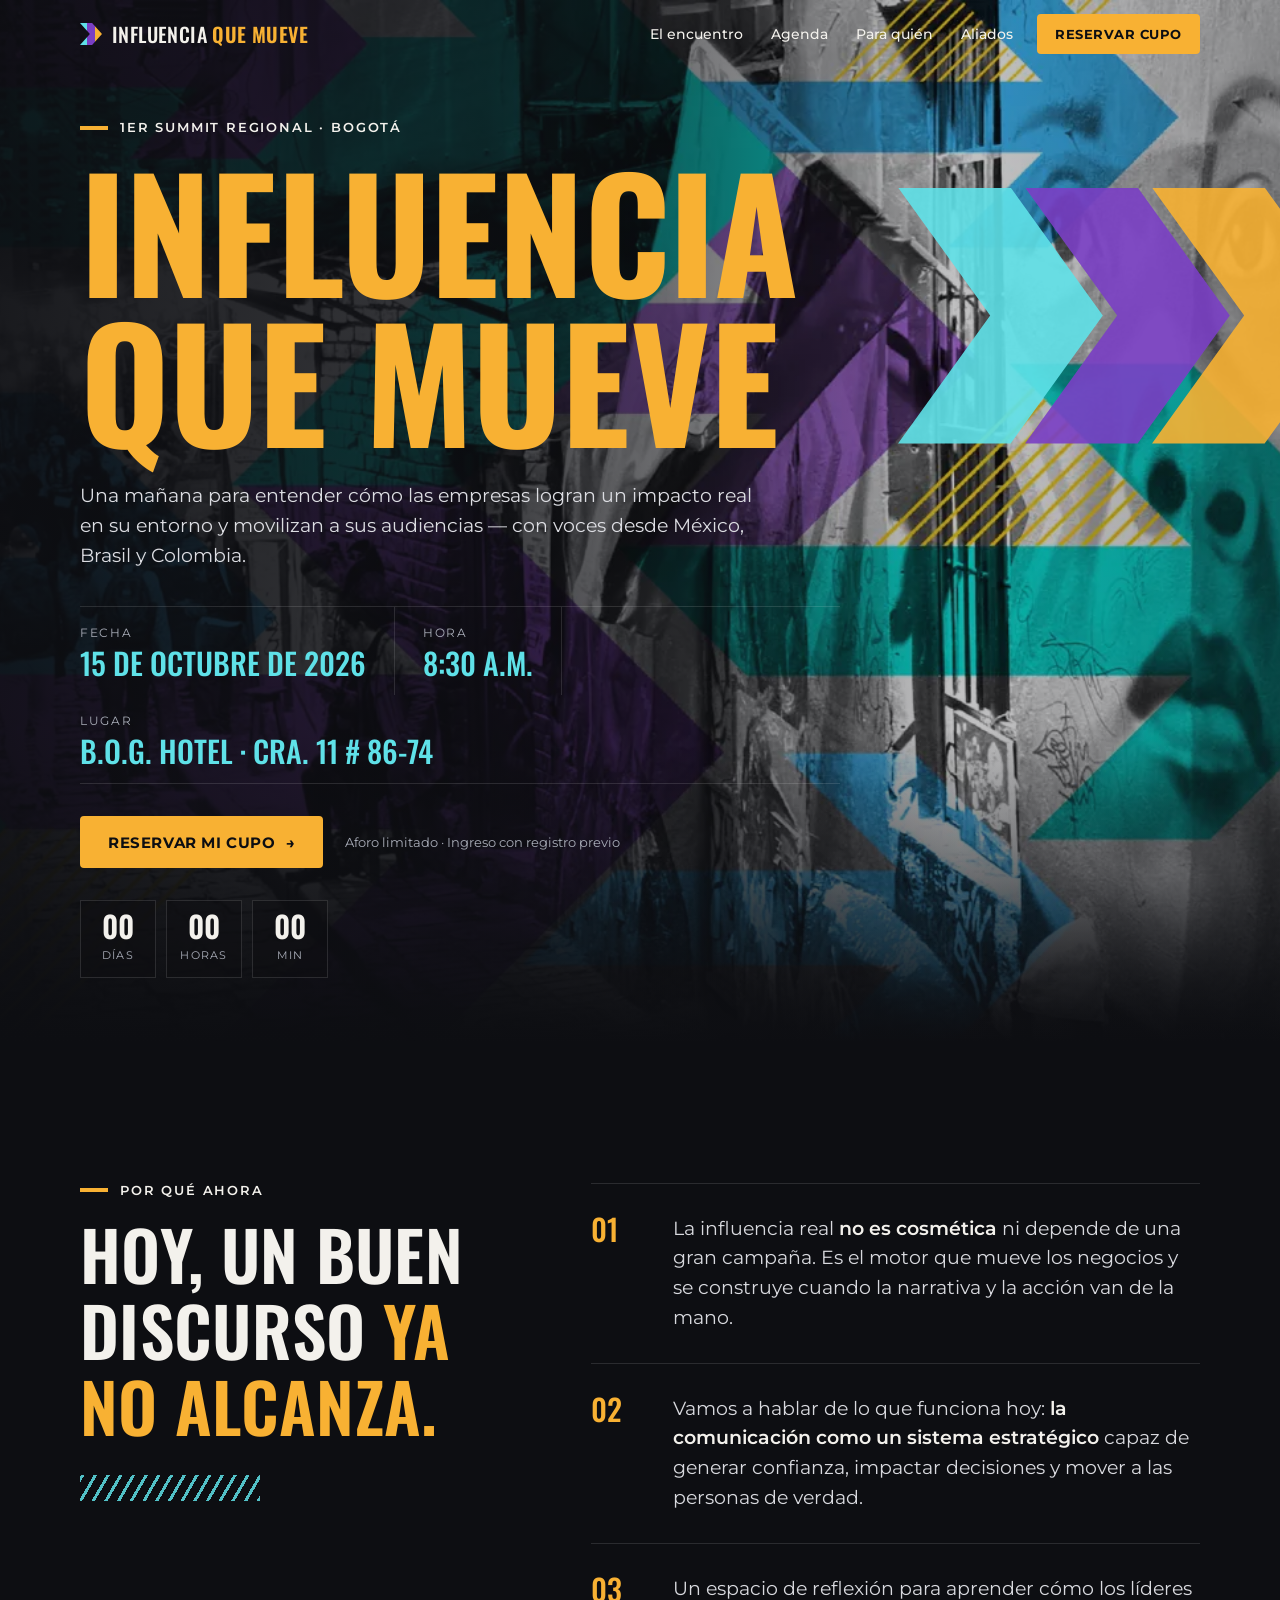
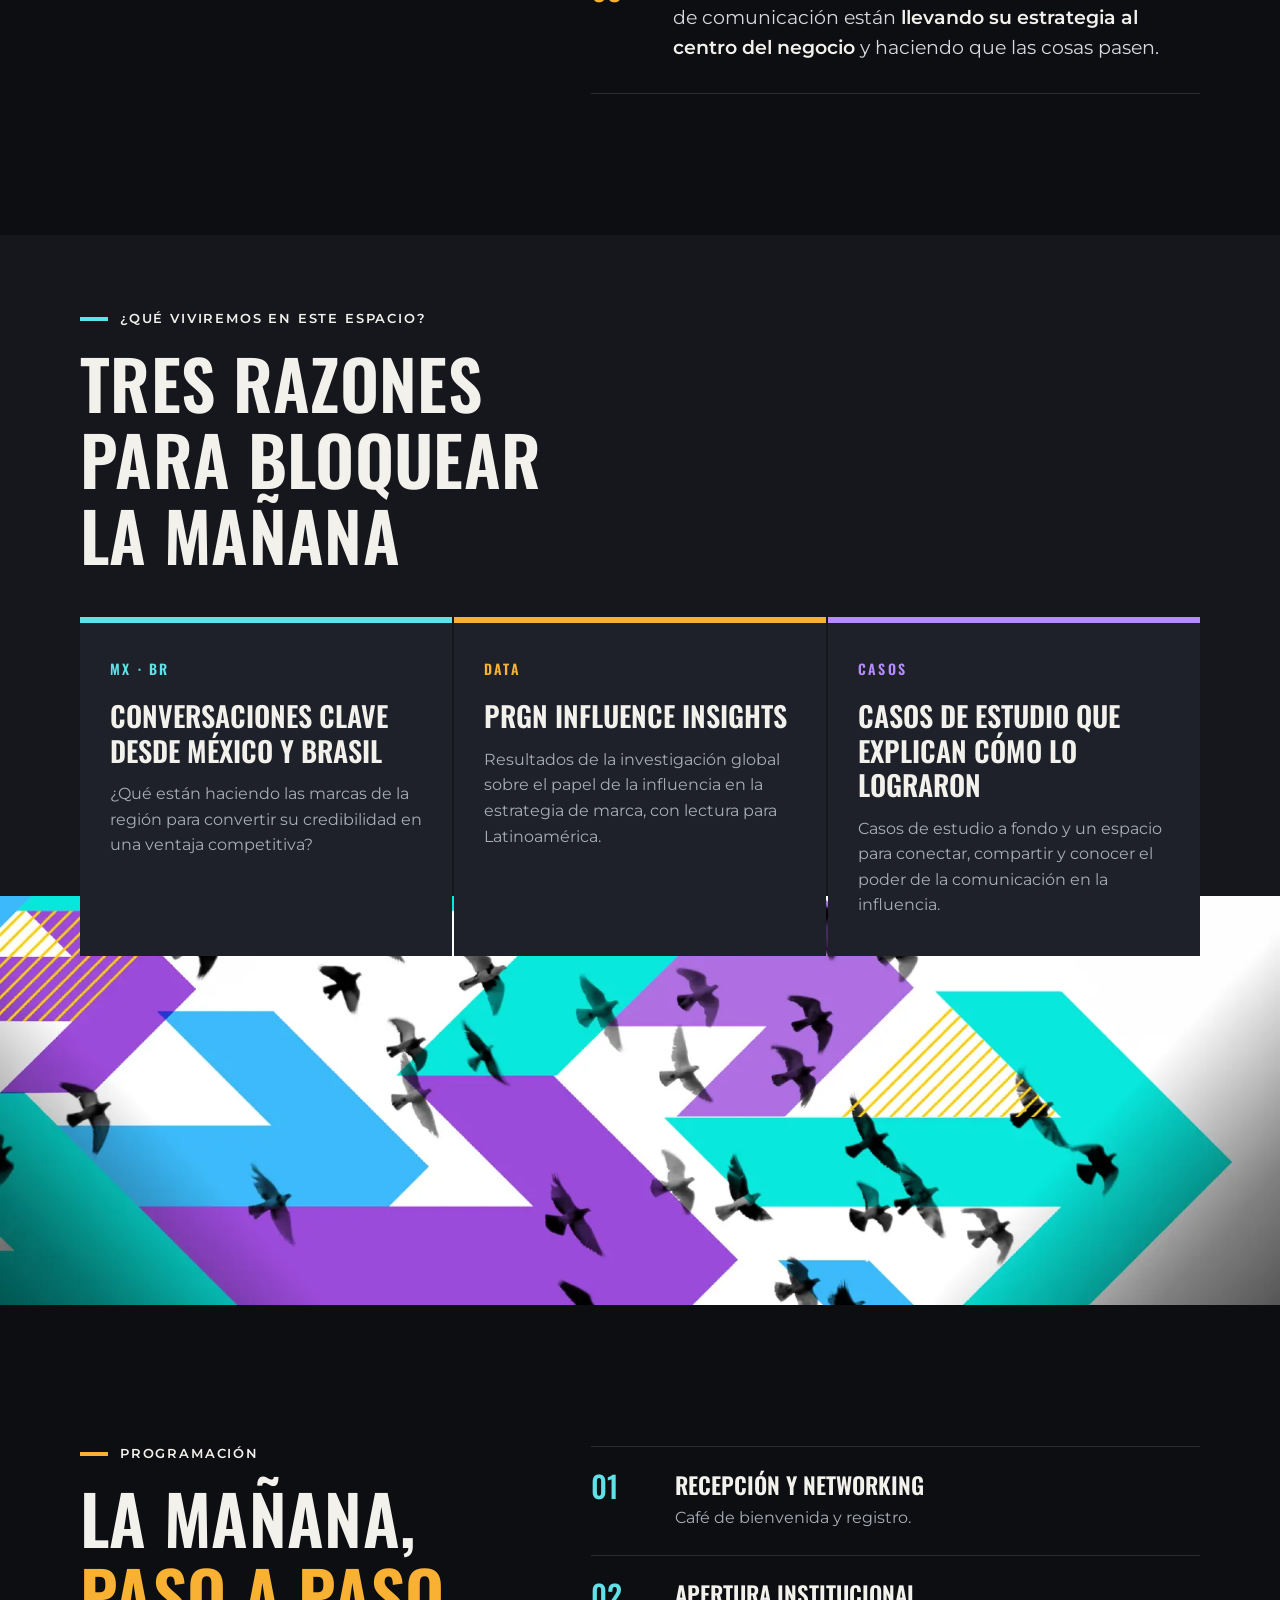
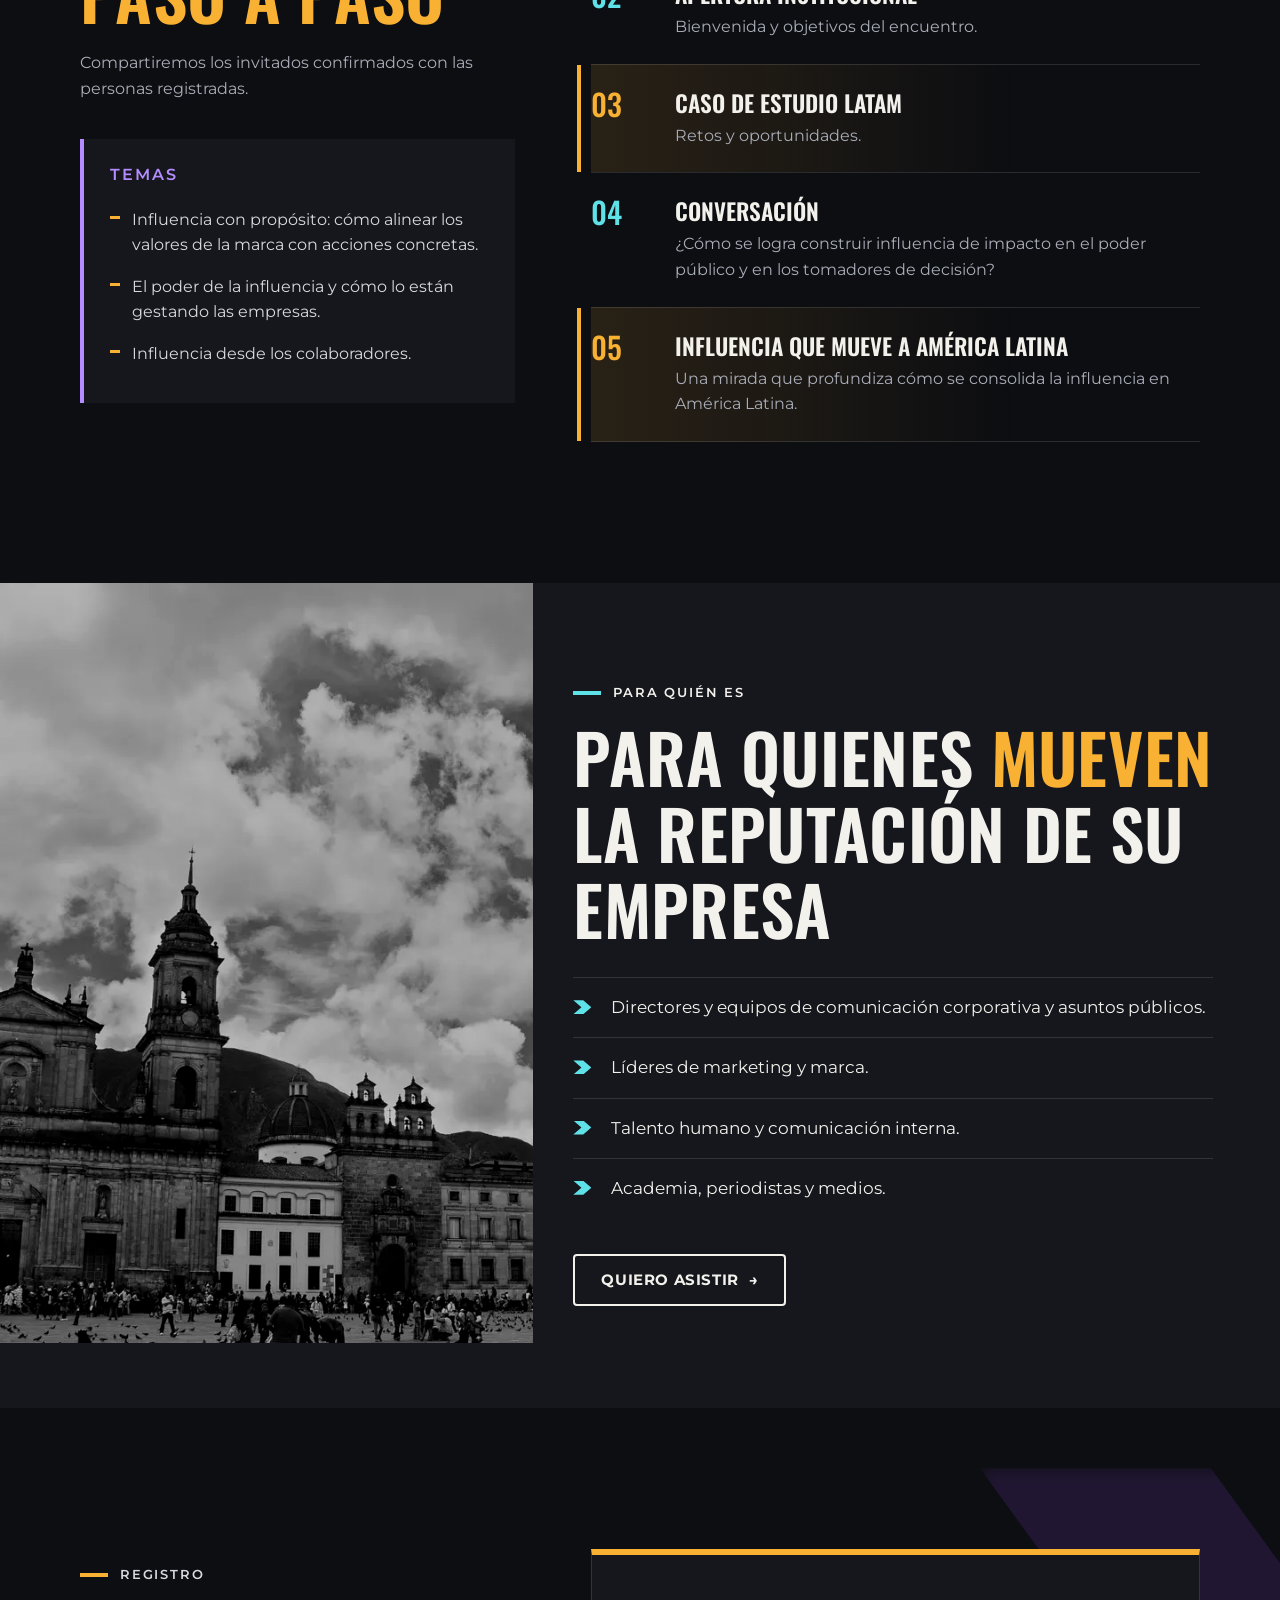
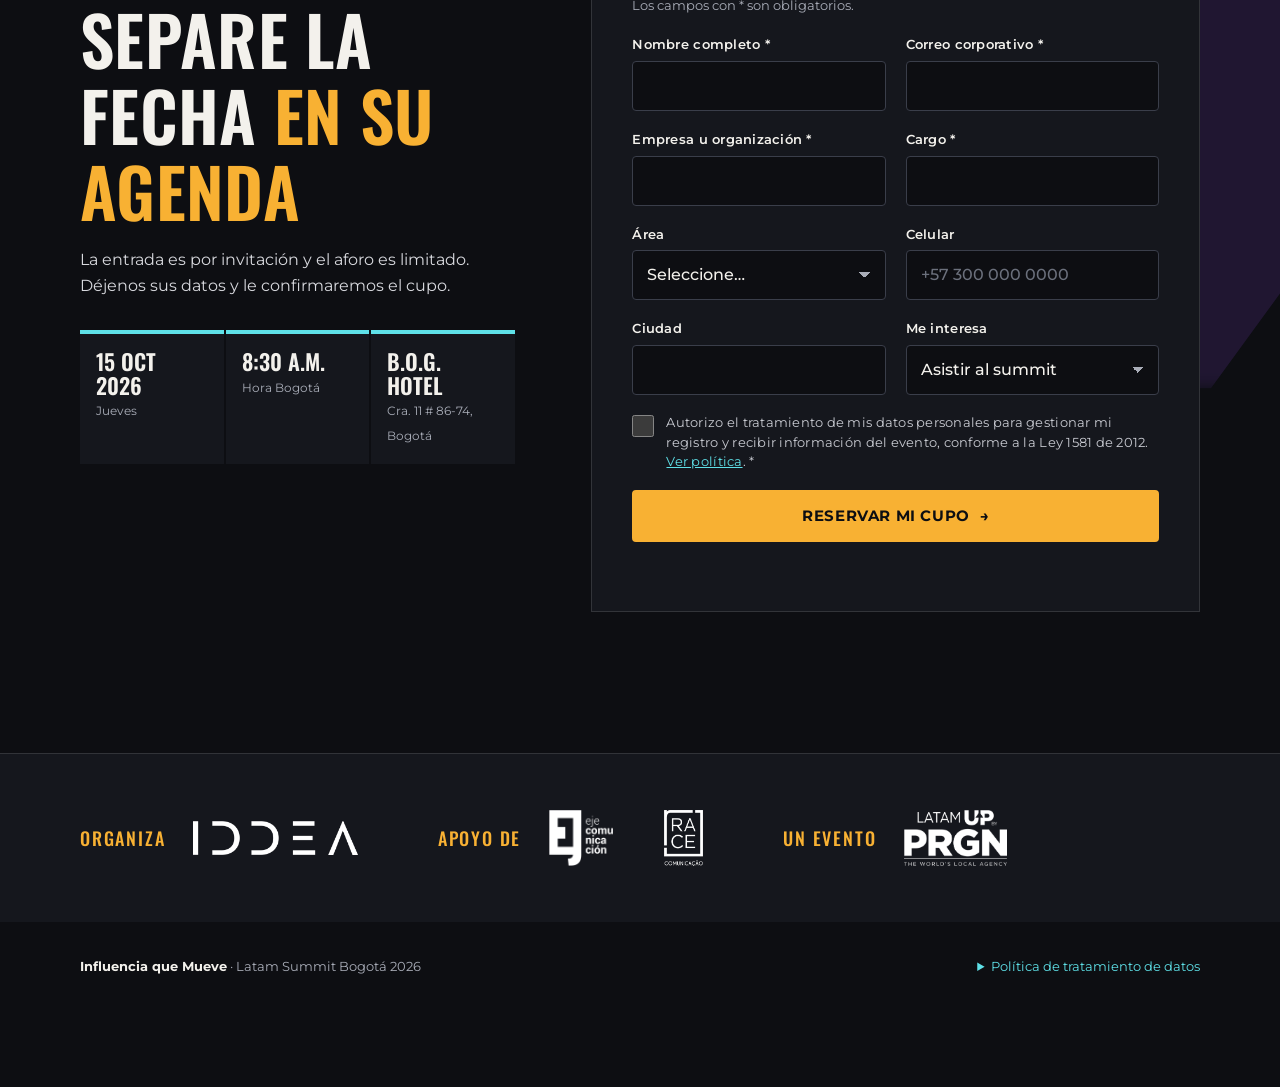
==== commit b800863e: "Ajustes según comentarios del cliente Co-Authored-By: Claude Opus 5.5 <noreply@anthropic.com>" ====
--- a/index.html
+++ b/index.html
@@ -4,7 +4,7 @@
   <meta charset="utf-8">
   <meta name="viewport" content="width=device-width, initial-scale=1, viewport-fit=cover">
   <title>Influencia que Mueve · Latam Summit Bogotá — 15 de octubre de 2026</title>
-  <meta name="description" content="Primer Summit Regional sobre influencia corporativa en Bogotá. Conversaciones desde México y Brasil, la investigación PRGN Influence Insights y casos reales. 15 de octubre de 2026, 8:30 a.m. Reserve su cupo.">
+  <meta name="description" content="Primer Summit Regional sobre influencia corporativa en Bogotá. Conversaciones desde México y Brasil, la investigación PRGN Influence Insights y casos de estudio. 15 de octubre de 2026, 8:30 a.m. Reserve su cupo.">
   <meta name="theme-color" content="#0d0e12">
   <link rel="canonical" href="./">
   <meta property="og:type" content="website">
@@ -24,14 +24,14 @@
     "@context": "https://schema.org",
     "@type": "BusinessEvent",
     "name": "Influencia que Mueve · Latam Summit Bogotá",
-    "description": "Primer Summit Regional sobre influencia corporativa: conversaciones desde México y Brasil, la investigación PRGN Influence Insights y casos de éxito.",
+    "description": "Primer Summit Regional sobre influencia corporativa: conversaciones desde México y Brasil, la investigación PRGN Influence Insights y casos de estudio.",
     "startDate": "2026-10-15T08:30:00-05:00",
     "endDate": "2026-10-15T12:00:00-05:00",
     "eventStatus": "https://schema.org/EventScheduled",
     "eventAttendanceMode": "https://schema.org/OfflineEventAttendanceMode",
     "inLanguage": "es",
     "image": ["assets/og.jpg"],
-    "location": { "@type": "Place", "name": "Bogotá (sede por confirmar)", "address": { "@type": "PostalAddress", "addressLocality": "Bogotá", "addressCountry": "CO" } },
+    "location": { "@type": "Place", "name": "B.O.G. Hotel", "address": { "@type": "PostalAddress", "streetAddress": "Carrera 11 # 86-74", "addressLocality": "Bogotá", "addressCountry": "CO" } },
     "organizer": { "@type": "Organization", "name": "IDDEA" },
     "sponsor": [
       { "@type": "Organization", "name": "Eje Comunicación" },
@@ -74,7 +74,6 @@
       <div class="wrap hero__in">
         <p class="eyebrow"><span class="dash" aria-hidden="true"></span>1er Summit Regional · Bogotá</p>
         <h1 id="hero-title" class="hero__title">
-          <span class="hero__save">Save the date</span>
           Influencia <span>que mueve</span>
         </h1>
         <p class="hero__lead">Una mañana para entender cómo las empresas logran un impacto real en su entorno y movilizan a sus audiencias — con voces desde México, Brasil y Colombia.</p>
@@ -82,7 +81,7 @@
         <dl class="hero__facts">
           <div><dt>Fecha</dt><dd><time datetime="2026-10-15">15 de octubre de 2026</time></dd></div>
           <div><dt>Hora</dt><dd><time datetime="08:30">8:30 a.m.</time></dd></div>
-          <div><dt>Lugar</dt><dd>Bogotá · sede por confirmar</dd></div>
+          <div><dt>Lugar</dt><dd>B.O.G. Hotel · Cra. 11 # 86-74</dd></div>
         </dl>
 
         <div class="hero__cta">
@@ -107,7 +106,7 @@
           <div class="hatch" aria-hidden="true"></div>
         </div>
         <ol class="manifesto__list">
-          <li><span class="num" aria-hidden="true">01</span><p>La influencia real <strong>no es cosmética</strong> ni depende de una gran campaña bonita. Es el motor que mueve los negocios y se construye cuando la narrativa y la acción van de la mano.</p></li>
+          <li><span class="num" aria-hidden="true">01</span><p>La influencia real <strong>no es cosmética</strong> ni depende de una gran campaña. Es el motor que mueve los negocios y se construye cuando la narrativa y la acción van de la mano.</p></li>
           <li><span class="num" aria-hidden="true">02</span><p>Vamos a hablar de lo que funciona hoy: <strong>la comunicación como un sistema estratégico</strong> capaz de generar confianza, impactar decisiones y mover a las personas de verdad.</p></li>
           <li><span class="num" aria-hidden="true">03</span><p>Un espacio de reflexión para aprender cómo los líderes de comunicación están <strong>llevando su estrategia al centro del negocio</strong> y haciendo que las cosas pasen.</p></li>
         </ol>
@@ -123,7 +122,7 @@
           <li class="pillar pillar--cyan">
             <span class="pillar__k" aria-hidden="true">MX · BR</span>
             <h3>Conversaciones clave desde México y Brasil</h3>
-            <p>Lo que están haciendo las marcas de la región para convertir credibilidad en ventaja competitiva.</p>
+            <p>¿Qué están haciendo las marcas de la región para convertir su credibilidad en una ventaja competitiva?</p>
           </li>
           <li class="pillar pillar--amber">
             <span class="pillar__k" aria-hidden="true">Data</span>
@@ -132,8 +131,8 @@
           </li>
           <li class="pillar pillar--violet">
             <span class="pillar__k" aria-hidden="true">Casos</span>
-            <h3>Invitados que explican cómo lo lograron</h3>
-            <p>Casos de éxito a fondo y un espacio para conectar, compartir y conocer el poder de la comunicación en la influencia.</p>
+            <h3>Casos de estudio que explican cómo lo lograron</h3>
+            <p>Casos de estudio a fondo y un espacio para conectar, compartir y conocer el poder de la comunicación en la influencia.</p>
           </li>
         </ul>
       </div>
@@ -148,24 +147,22 @@
         <div class="agenda__head">
           <p class="eyebrow eyebrow--amber"><span class="dash" aria-hidden="true"></span>Programación</p>
           <h2 id="agenda-title" class="h2">La mañana, <em>paso a paso</em></h2>
-          <p class="muted">Agenda provisional. Compartiremos invitados y horarios definitivos con las personas registradas.</p>
+          <p class="muted">Compartiremos los invitados confirmados con las personas registradas.</p>
           <div class="themes">
-            <h3>Temas para el panel</h3>
+            <h3>Temas</h3>
             <ul>
               <li>Influencia con propósito: cómo alinear los valores de la marca con acciones concretas.</li>
-              <li>Influencia digital: oportunidades para las marcas.</li>
-              <li>Qué puedo hacer hoy para aumentar el poder de influencia de mi empresa.</li>
+              <li>El poder de la influencia y cómo lo están gestando las empresas.</li>
               <li>Influencia desde los colaboradores.</li>
             </ul>
           </div>
         </div>
         <ol class="timeline">
-          <li><time>8:30</time><div><h3>Recepción y networking</h3><p>Café de bienvenida y registro.</p></div></li>
-          <li><time>9:00</time><div><h3>Apertura institucional</h3><p>Bienvenida y objetivos del encuentro.</p></div></li>
-          <li class="is-key"><time>9:20</time><div><h3>PRGN Influence Insights</h3><p>Resultados de la investigación global sobre influencia y estrategia de marca, con foco en Latinoamérica.</p></div></li>
-          <li><time>9:50</time><div><h3>Conversaciones México · Brasil</h3><p>Cómo las marcas de la región están moviendo negocio y sociedad desde la influencia.</p></div></li>
-          <li class="is-key"><time>10:40</time><div><h3>Panel: Influencia corporativa en la práctica</h3><p>Ejecutivos invitados y casos de éxito, con preguntas del público.</p></div></li>
-          <li><time>11:30</time><div><h3>Cierre y networking</h3><p>Entrega de los resultados de la investigación a los asistentes.</p></div></li>
+          <li><span class="timeline__n" aria-hidden="true">01</span><div><h3>Recepción y networking</h3><p>Café de bienvenida y registro.</p></div></li>
+          <li><span class="timeline__n" aria-hidden="true">02</span><div><h3>Apertura institucional</h3><p>Bienvenida y objetivos del encuentro.</p></div></li>
+          <li class="is-key"><span class="timeline__n" aria-hidden="true">03</span><div><h3>Caso de estudio LATAM</h3><p>Retos y oportunidades.</p></div></li>
+          <li><span class="timeline__n" aria-hidden="true">04</span><div><h3>Conversación</h3><p>¿Cómo se logra construir influencia de impacto en el poder público y en los tomadores de decisión?</p></div></li>
+          <li class="is-key"><span class="timeline__n" aria-hidden="true">05</span><div><h3>Influencia que mueve a América Latina</h3><p>Una mirada que profundiza cómo se consolida la influencia en América Latina.</p></div></li>
         </ol>
       </div>
     </section>
@@ -195,11 +192,11 @@
         <div class="reg__intro">
           <p class="eyebrow eyebrow--amber"><span class="dash" aria-hidden="true"></span>Registro</p>
           <h2 id="reg-title" class="h2">Separe la fecha <em>en su agenda</em></h2>
-          <p>La entrada es por invitación y el aforo es limitado. Déjenos sus datos y le confirmaremos el cupo con los detalles de la sede.</p>
+          <p>La entrada es por invitación y el aforo es limitado. Déjenos sus datos y le confirmaremos el cupo.</p>
           <ul class="reg__facts">
             <li><b>15 oct 2026</b><span>Jueves</span></li>
             <li><b>8:30 a.m.</b><span>Hora Bogotá</span></li>
-            <li><b>Presencial</b><span>Bogotá</span></li>
+            <li><b>B.O.G. Hotel</b><span>Cra. 11 # 86-74, Bogotá</span></li>
           </ul>
         </div>
 
@@ -284,15 +281,18 @@
         <div class="allies__row">
           <div class="allies__group">
             <p class="allies__k">Organiza</p>
-            <img class="logo logo--iddea" src="assets/logo-iddea.png" alt="IDDEA" width="289" height="54" loading="lazy">
+            <img class="logo logo--iddea" src="assets/logo-iddea.png" alt="IDDEA" width="580" height="120" loading="lazy">
           </div>
           <div class="allies__group allies__group--wide">
             <p class="allies__k">Apoyo de</p>
             <ul class="allies__logos">
               <li><img class="logo" src="assets/logo-eje.png" alt="Eje Comunicación" width="120" height="160" loading="lazy"></li>
               <li><img class="logo" src="assets/logo-race.png" alt="Race Comunicação" width="141" height="200" loading="lazy"></li>
-              <li><img class="logo" src="assets/logo-prgn.png" alt="Latam UP by PRGN — The World's Local Agency" width="293" height="160" loading="lazy"></li>
             </ul>
+          </div>
+          <div class="allies__group">
+            <p class="allies__k">Un evento</p>
+            <img class="logo" src="assets/logo-prgn.png" alt="Latam UP by PRGN — The World's Local Agency" width="293" height="160" loading="lazy">
           </div>
         </div>
       </div>
--- a/css/site.css
+++ b/css/site.css
@@ -43,7 +43,7 @@
 .eyebrow .dash { width: 28px; height: 4px; background: var(--amber); flex: none; }
 .eyebrow--amber .dash { background: var(--amber); }
 .eyebrow--cyan .dash { background: var(--cyan); }
-.h2 { font: 600 clamp(36px, 5.4vw, 68px)/1 var(--display); text-transform: uppercase; letter-spacing: .005em; }
+.h2 { font: 600 clamp(36px, 5.4vw, 68px)/1.12 var(--display); text-transform: uppercase; letter-spacing: .005em; }
 .h2 em { font-style: normal; color: var(--amber); }
 .h2--narrow { max-width: 14ch; }
 
@@ -139,13 +139,13 @@
 .themes h3 { font: 600 16px/1.2 var(--body); letter-spacing: .12em; text-transform: uppercase; color: var(--violet-txt); margin-bottom: 14px; }
 .themes li { padding: 8px 0 8px 22px; position: relative; color: #d8d9de; }
 .themes li::before { content: ""; position: absolute; left: 0; top: 17px; width: 10px; height: 3px; background: var(--amber); }
-.timeline li { display: grid; grid-template-columns: 96px 1fr; gap: 20px; padding: 24px 0; border-top: 1px solid var(--line); position: relative; }
+.timeline li { display: grid; grid-template-columns: 64px 1fr; gap: 20px; padding: 24px 0; border-top: 1px solid var(--line); position: relative; }
 .timeline li:last-child { border-bottom: 1px solid var(--line); }
-.timeline time { font: 500 30px/1 var(--display); color: var(--cyan); font-variant-numeric: tabular-nums; }
+.timeline__n { font: 500 30px/1 var(--display); color: var(--cyan); font-variant-numeric: tabular-nums; }
 .timeline h3 { font: 600 clamp(20px, 1.8vw, 24px)/1.15 var(--display); text-transform: uppercase; margin-bottom: 6px; }
 .timeline p { color: var(--muted); }
 .timeline .is-key { background: linear-gradient(90deg, rgba(248, 177, 51, .12), transparent 70%); }
-.timeline .is-key time { color: var(--amber); }
+.timeline .is-key .timeline__n { color: var(--amber); }
 .timeline .is-key::before { content: ""; position: absolute; left: -14px; top: 0; bottom: 0; width: 4px; background: var(--amber); }
 
 /* ---------- para quién ---------- */
@@ -248,8 +248,8 @@
   .count div { flex: 1; min-width: 0; }
   .manifesto__list li { grid-template-columns: 44px 1fr; gap: 12px; }
   .num { font-size: 24px; }
-  .timeline li { grid-template-columns: 64px 1fr; gap: 12px; }
-  .timeline time { font-size: 22px; }
+  .timeline li { grid-template-columns: 44px 1fr; gap: 12px; }
+  .timeline__n { font-size: 22px; }
   .timeline .is-key::before { left: calc(var(--gutter) * -1); }
   .form { grid-template-columns: 1fr; padding: 22px 16px; }
   .reg__facts b { font-size: 18px; }
@@ -266,3 +266,7 @@
   .js .reveal { opacity: 1; transform: none; }
 }
 .nf { min-height: 100svh; display: grid; place-content: center; gap: 20px; }
+
+/* Mayúsculas con tildes y Ñ: más aire entre líneas para que no se monten */
+.pillar h3, .timeline h3, .done h3 { line-height: 1.22; }
+.hero__title { line-height: .98; }
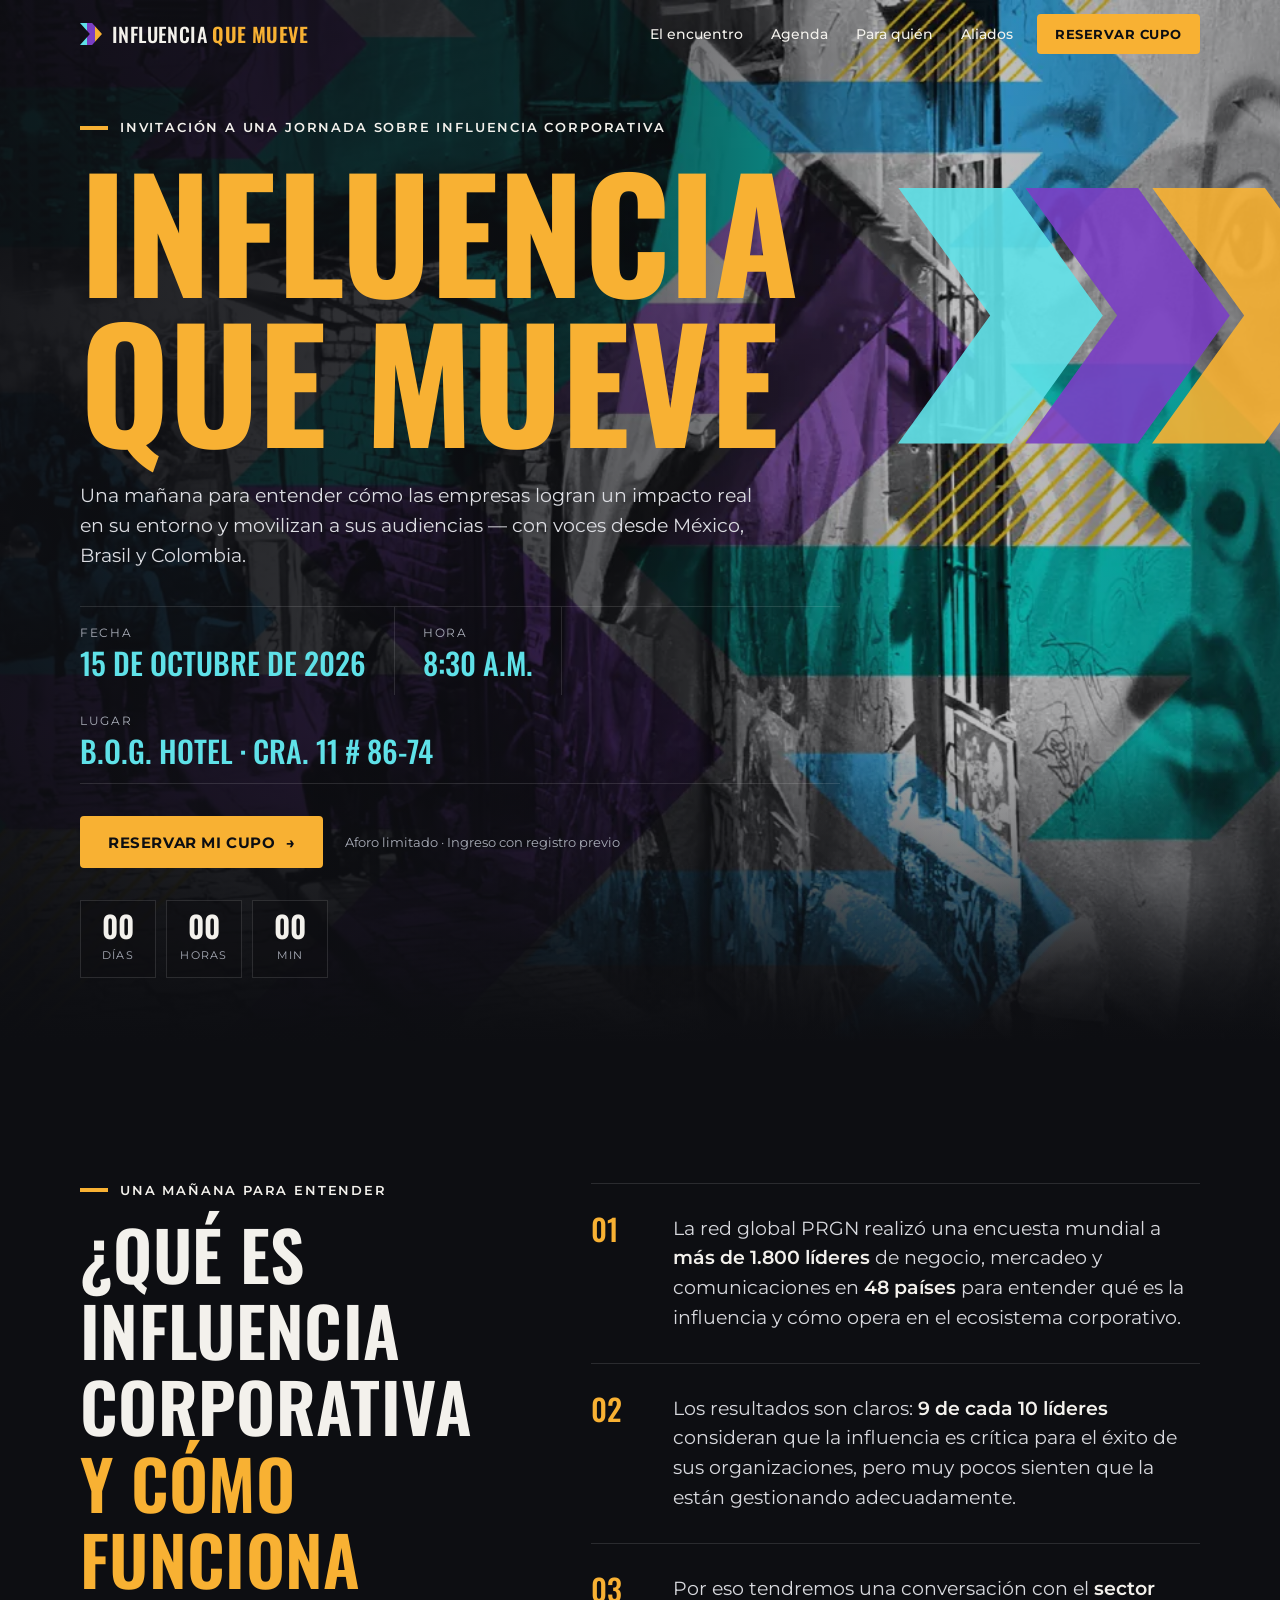
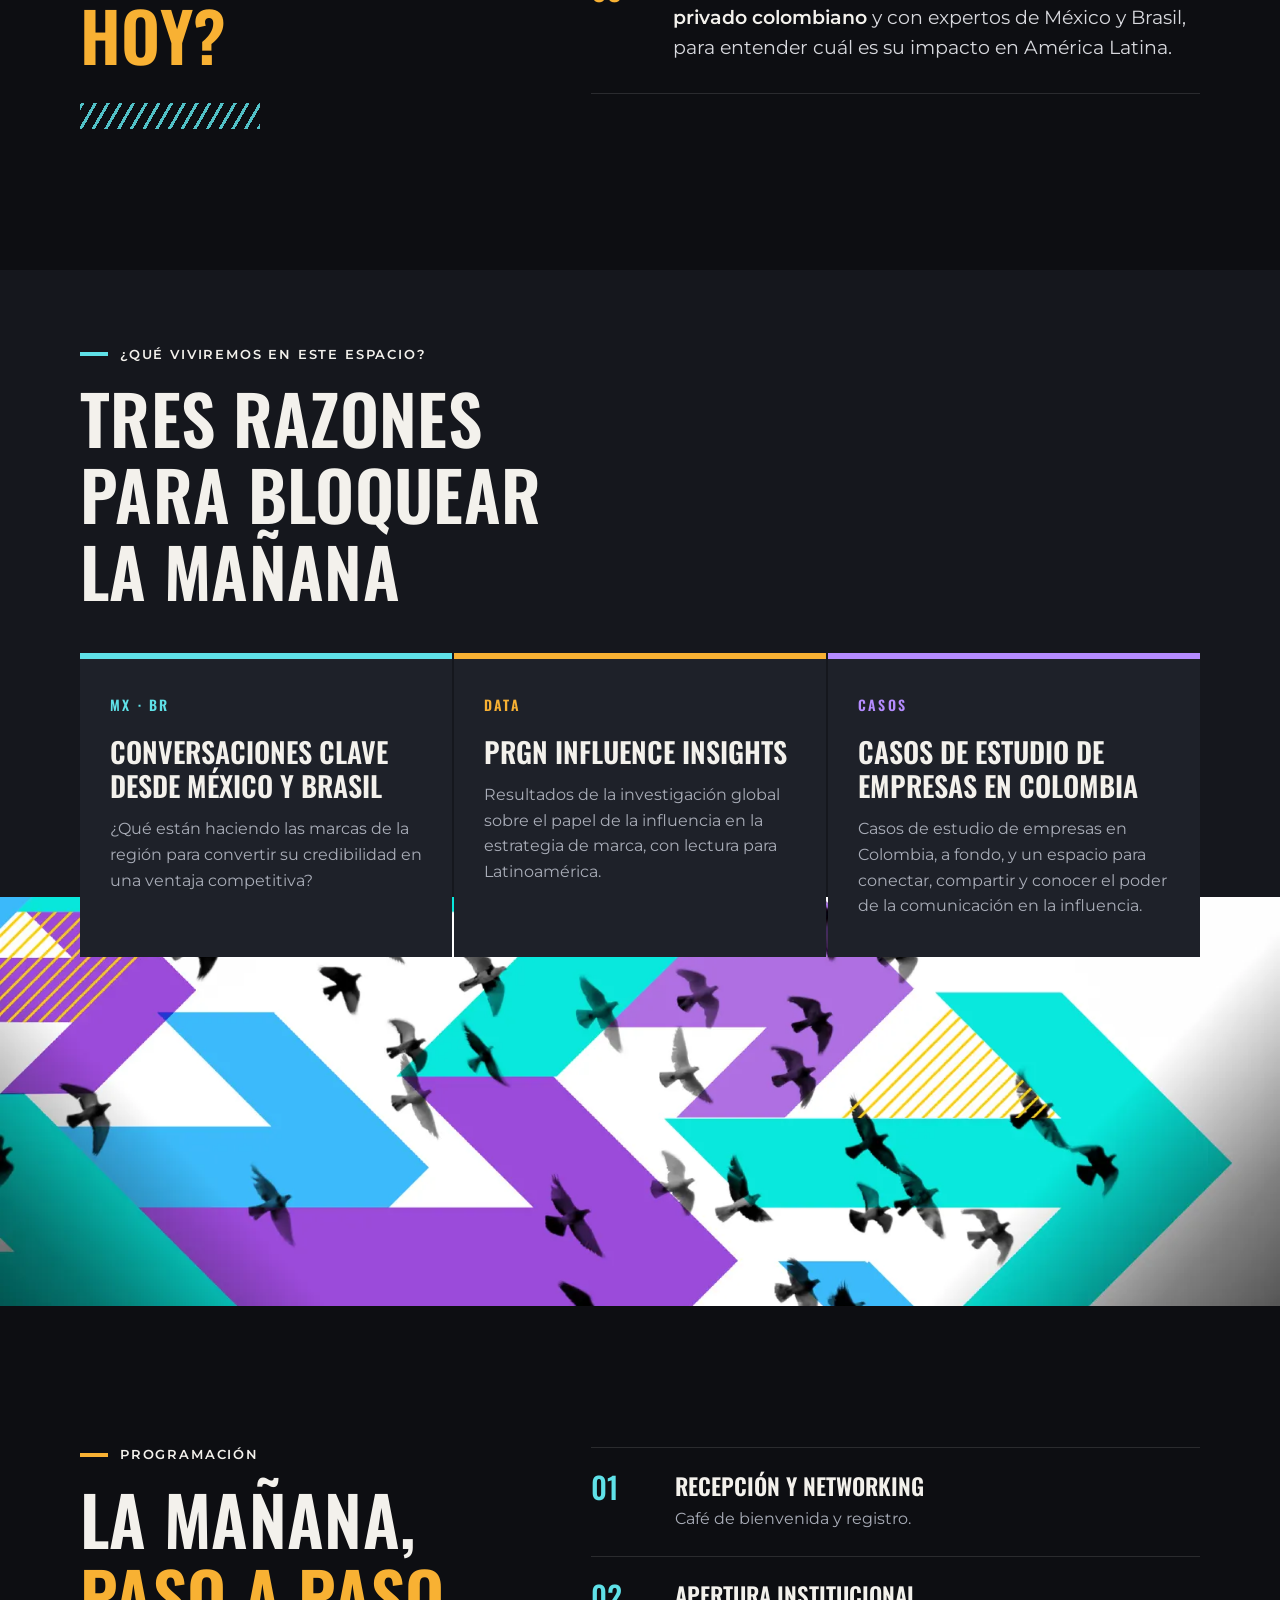
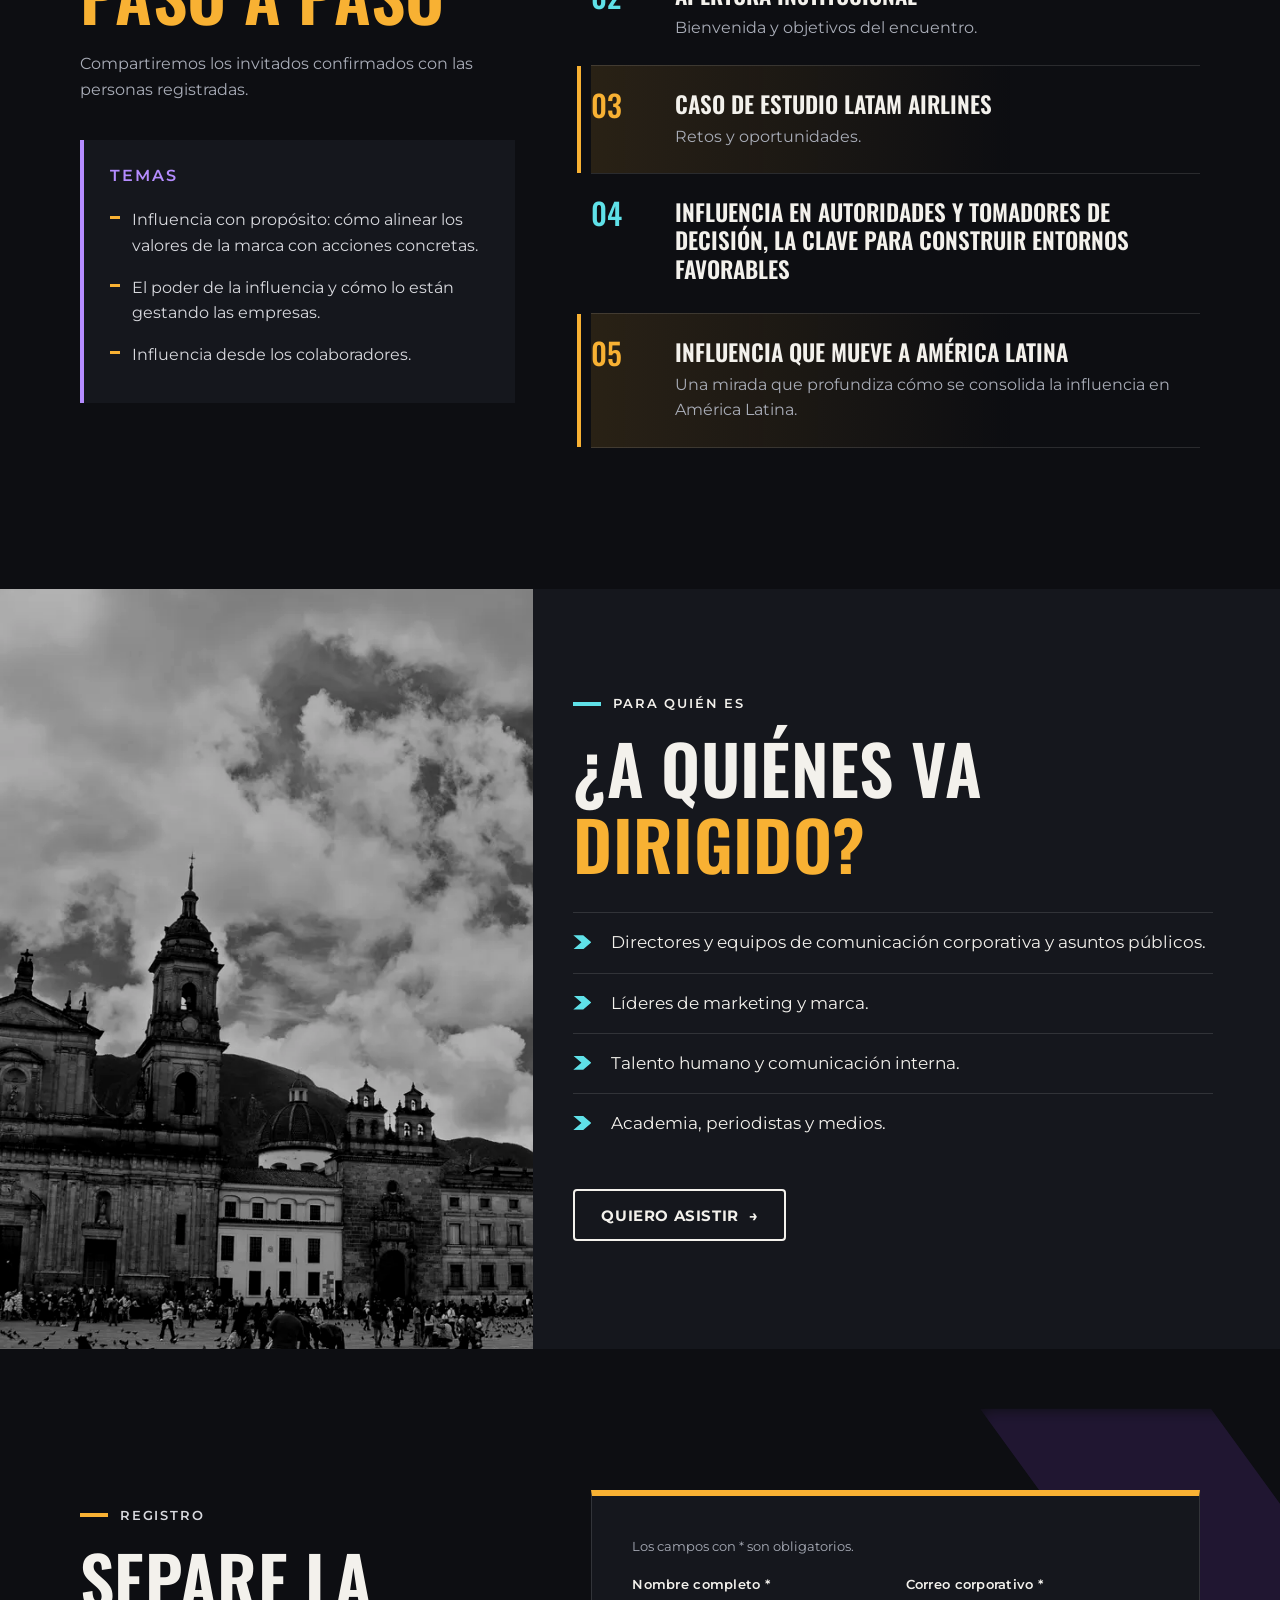
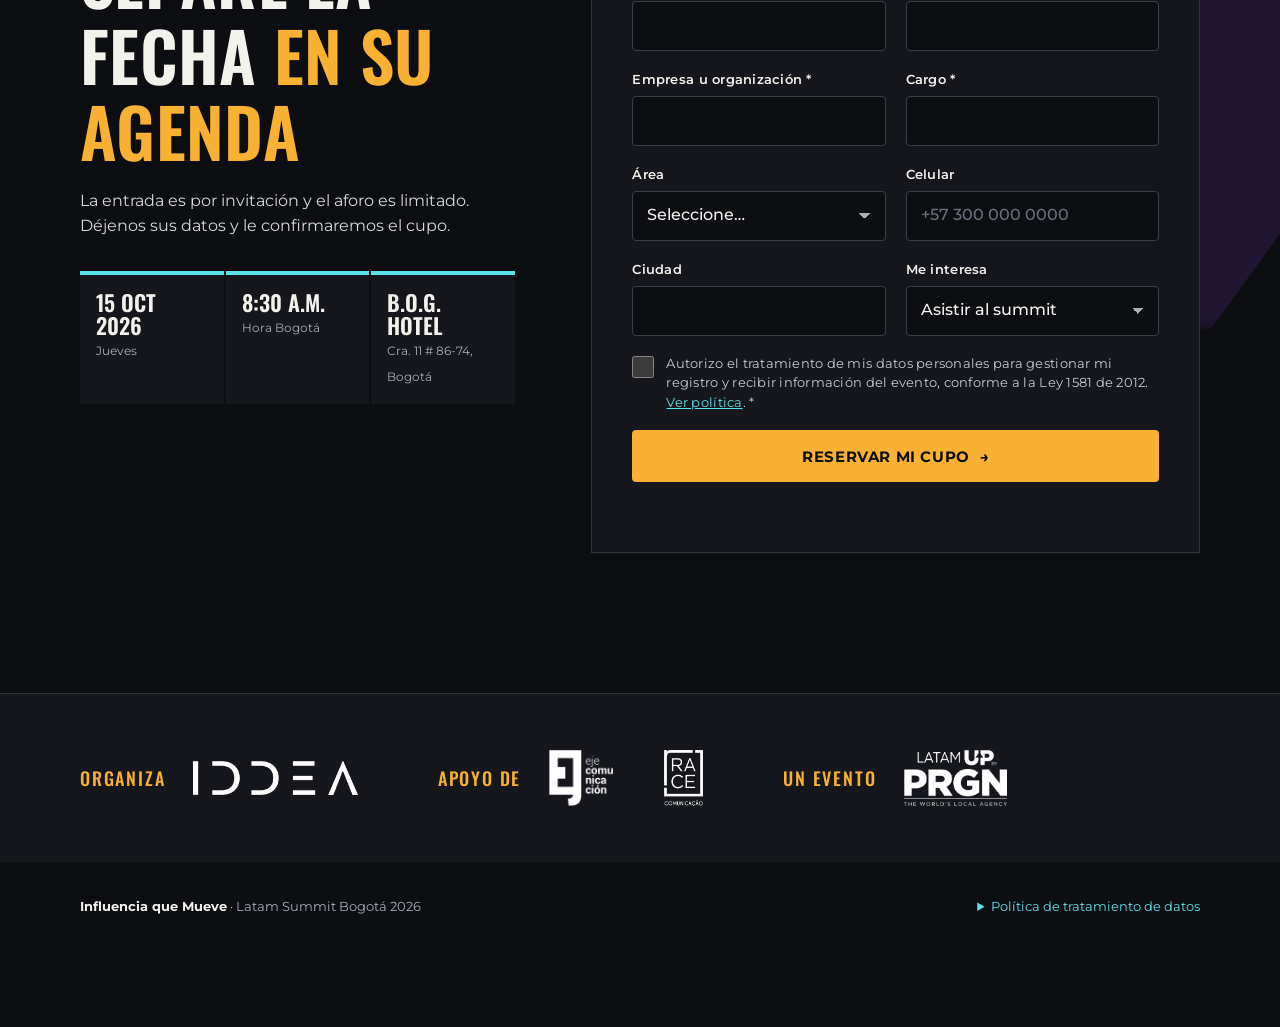
==== commit 0a948fe7: "Ajustes ronda 2 de comentarios Co-Authored-By: Claude Opus 5.5 <noreply@anthropic.com>" ====
--- a/index.html
+++ b/index.html
@@ -6,13 +6,23 @@
   <title>Influencia que Mueve · Latam Summit Bogotá — 15 de octubre de 2026</title>
   <meta name="description" content="Primer Summit Regional sobre influencia corporativa en Bogotá. Conversaciones desde México y Brasil, la investigación PRGN Influence Insights y casos de estudio. 15 de octubre de 2026, 8:30 a.m. Reserve su cupo.">
   <meta name="theme-color" content="#0d0e12">
-  <link rel="canonical" href="./">
+  <link rel="canonical" href="https://wearedatalab.github.io/latam-summit/">
   <meta property="og:type" content="website">
   <meta property="og:locale" content="es_CO">
   <meta property="og:title" content="Influencia que Mueve · Latam Summit Bogotá">
-  <meta property="og:description" content="Un encuentro para líderes de comunicación que llevan su estrategia al centro del negocio. 15 de octubre de 2026 · 8:30 a.m.">
-  <meta property="og:image" content="assets/og.jpg">
+  <meta property="og:description" content="Un encuentro para líderes de comunicación que llevan su estrategia al centro del negocio. 15 de octubre de 2026 · 8:30 a.m. · B.O.G. Hotel, Bogotá.">
+  <meta property="og:url" content="https://wearedatalab.github.io/latam-summit/">
+  <meta property="og:site_name" content="Influencia que Mueve · Latam Summit">
+  <meta property="og:image" content="https://wearedatalab.github.io/latam-summit/assets/og.jpg?v=3">
+  <meta property="og:image:secure_url" content="https://wearedatalab.github.io/latam-summit/assets/og.jpg?v=3">
+  <meta property="og:image:type" content="image/jpeg">
+  <meta property="og:image:width" content="1200">
+  <meta property="og:image:height" content="630">
+  <meta property="og:image:alt" content="Influencia que Mueve · Invitación a una jornada sobre influencia corporativa. 15 de octubre 2026, 8:30 a.m., B.O.G. Hotel. Reserve su cupo.">
   <meta name="twitter:card" content="summary_large_image">
+  <meta name="twitter:title" content="Influencia que Mueve · Latam Summit Bogotá">
+  <meta name="twitter:description" content="15 de octubre de 2026 · 8:30 a.m. · B.O.G. Hotel, Bogotá. Reserve su cupo.">
+  <meta name="twitter:image" content="https://wearedatalab.github.io/latam-summit/assets/og.jpg?v=3">
   <link rel="icon" href="favicon.svg" type="image/svg+xml">
   <link rel="preconnect" href="https://fonts.googleapis.com">
   <link rel="preconnect" href="https://fonts.gstatic.com" crossorigin>
@@ -30,7 +40,7 @@
     "eventStatus": "https://schema.org/EventScheduled",
     "eventAttendanceMode": "https://schema.org/OfflineEventAttendanceMode",
     "inLanguage": "es",
-    "image": ["assets/og.jpg"],
+    "image": ["https://wearedatalab.github.io/latam-summit/assets/og.jpg"],
     "location": { "@type": "Place", "name": "B.O.G. Hotel", "address": { "@type": "PostalAddress", "streetAddress": "Carrera 11 # 86-74", "addressLocality": "Bogotá", "addressCountry": "CO" } },
     "organizer": { "@type": "Organization", "name": "IDDEA" },
     "sponsor": [
@@ -72,7 +82,7 @@
         <i class="chev chev--cyan"></i><i class="chev chev--violet"></i><i class="chev chev--amber"></i>
       </div>
       <div class="wrap hero__in">
-        <p class="eyebrow"><span class="dash" aria-hidden="true"></span>1er Summit Regional · Bogotá</p>
+        <p class="eyebrow"><span class="dash" aria-hidden="true"></span>Invitación a una jornada sobre influencia corporativa</p>
         <h1 id="hero-title" class="hero__title">
           Influencia <span>que mueve</span>
         </h1>
@@ -101,14 +111,14 @@
     <section class="manifesto" id="manifiesto" aria-labelledby="manif-title">
       <div class="wrap manifesto__grid">
         <div class="manifesto__head">
-          <p class="eyebrow eyebrow--amber"><span class="dash" aria-hidden="true"></span>Por qué ahora</p>
-          <h2 id="manif-title" class="h2">Hoy, un buen discurso <em>ya no alcanza.</em></h2>
+          <p class="eyebrow eyebrow--amber"><span class="dash" aria-hidden="true"></span>Una mañana para entender</p>
+          <h2 id="manif-title" class="h2">¿Qué es influencia corporativa <em>y cómo funciona hoy?</em></h2>
           <div class="hatch" aria-hidden="true"></div>
         </div>
         <ol class="manifesto__list">
-          <li><span class="num" aria-hidden="true">01</span><p>La influencia real <strong>no es cosmética</strong> ni depende de una gran campaña. Es el motor que mueve los negocios y se construye cuando la narrativa y la acción van de la mano.</p></li>
-          <li><span class="num" aria-hidden="true">02</span><p>Vamos a hablar de lo que funciona hoy: <strong>la comunicación como un sistema estratégico</strong> capaz de generar confianza, impactar decisiones y mover a las personas de verdad.</p></li>
-          <li><span class="num" aria-hidden="true">03</span><p>Un espacio de reflexión para aprender cómo los líderes de comunicación están <strong>llevando su estrategia al centro del negocio</strong> y haciendo que las cosas pasen.</p></li>
+          <li><span class="num" aria-hidden="true">01</span><p>La red global PRGN realizó una encuesta mundial a <strong>más de 1.800 líderes</strong> de negocio, mercadeo y comunicaciones en <strong>48 países</strong> para entender qué es la influencia y cómo opera en el ecosistema corporativo.</p></li>
+          <li><span class="num" aria-hidden="true">02</span><p>Los resultados son claros: <strong>9 de cada 10 líderes</strong> consideran que la influencia es crítica para el éxito de sus organizaciones, pero muy pocos sienten que la están gestionando adecuadamente.</p></li>
+          <li><span class="num" aria-hidden="true">03</span><p>Por eso tendremos una conversación con el <strong>sector privado colombiano</strong> y con expertos de México y Brasil, para entender cuál es su impacto en América Latina.</p></li>
         </ol>
       </div>
     </section>
@@ -131,8 +141,8 @@
           </li>
           <li class="pillar pillar--violet">
             <span class="pillar__k" aria-hidden="true">Casos</span>
-            <h3>Casos de estudio que explican cómo lo lograron</h3>
-            <p>Casos de estudio a fondo y un espacio para conectar, compartir y conocer el poder de la comunicación en la influencia.</p>
+            <h3>Casos de estudio de empresas en Colombia</h3>
+            <p>Casos de estudio de empresas en Colombia, a fondo, y un espacio para conectar, compartir y conocer el poder de la comunicación en la influencia.</p>
           </li>
         </ul>
       </div>
@@ -160,8 +170,8 @@
         <ol class="timeline">
           <li><span class="timeline__n" aria-hidden="true">01</span><div><h3>Recepción y networking</h3><p>Café de bienvenida y registro.</p></div></li>
           <li><span class="timeline__n" aria-hidden="true">02</span><div><h3>Apertura institucional</h3><p>Bienvenida y objetivos del encuentro.</p></div></li>
-          <li class="is-key"><span class="timeline__n" aria-hidden="true">03</span><div><h3>Caso de estudio LATAM</h3><p>Retos y oportunidades.</p></div></li>
-          <li><span class="timeline__n" aria-hidden="true">04</span><div><h3>Conversación</h3><p>¿Cómo se logra construir influencia de impacto en el poder público y en los tomadores de decisión?</p></div></li>
+          <li class="is-key"><span class="timeline__n" aria-hidden="true">03</span><div><h3>Caso de estudio LATAM Airlines</h3><p>Retos y oportunidades.</p></div></li>
+          <li><span class="timeline__n" aria-hidden="true">04</span><div><h3>Influencia en autoridades y tomadores de decisión, la clave para construir entornos favorables</h3></div></li>
           <li class="is-key"><span class="timeline__n" aria-hidden="true">05</span><div><h3>Influencia que mueve a América Latina</h3><p>Una mirada que profundiza cómo se consolida la influencia en América Latina.</p></div></li>
         </ol>
       </div>
@@ -175,7 +185,7 @@
       </picture>
       <div class="who__body">
         <p class="eyebrow eyebrow--cyan"><span class="dash" aria-hidden="true"></span>Para quién es</p>
-        <h2 id="who-title" class="h2">Para quienes <em>mueven</em> la reputación de su empresa</h2>
+        <h2 id="who-title" class="h2">¿A quiénes va <em>dirigido?</em></h2>
         <ul class="who__list">
           <li>Directores y equipos de comunicación corporativa y asuntos públicos.</li>
           <li>Líderes de marketing y marca.</li>
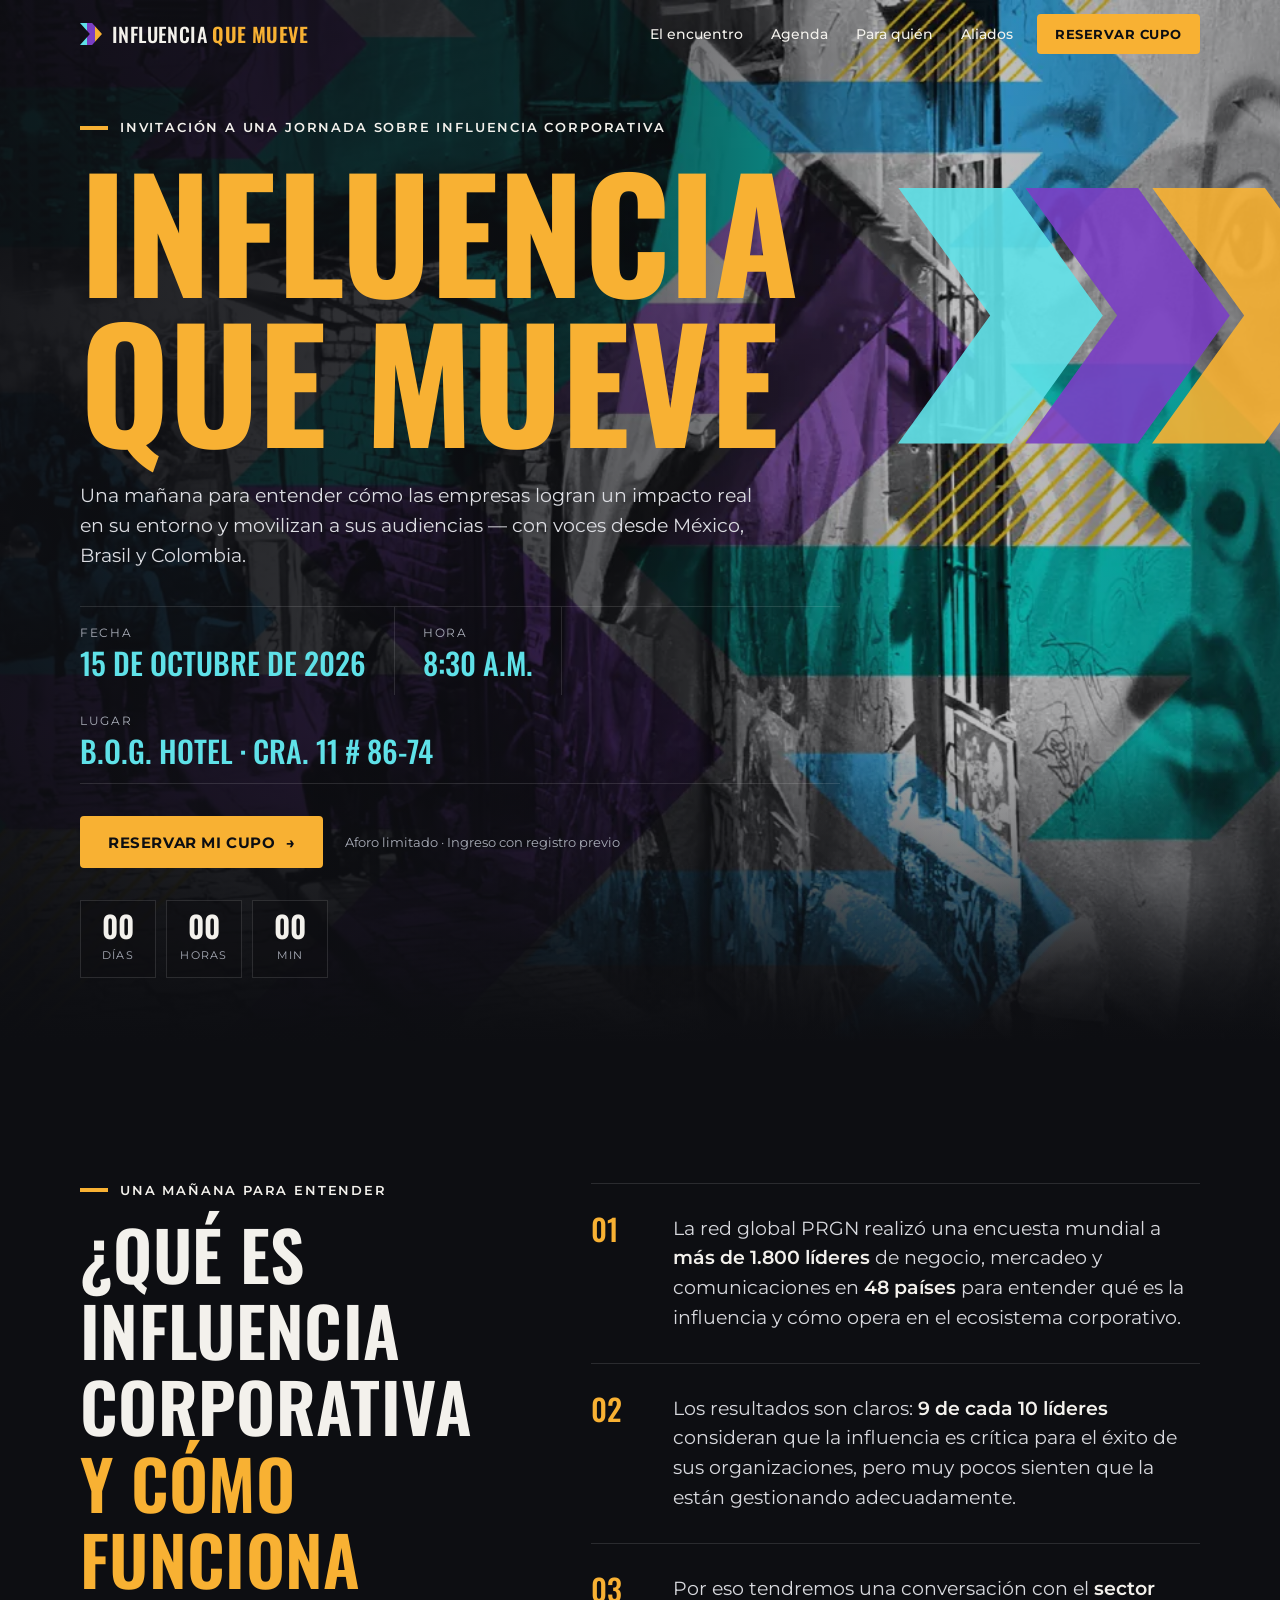
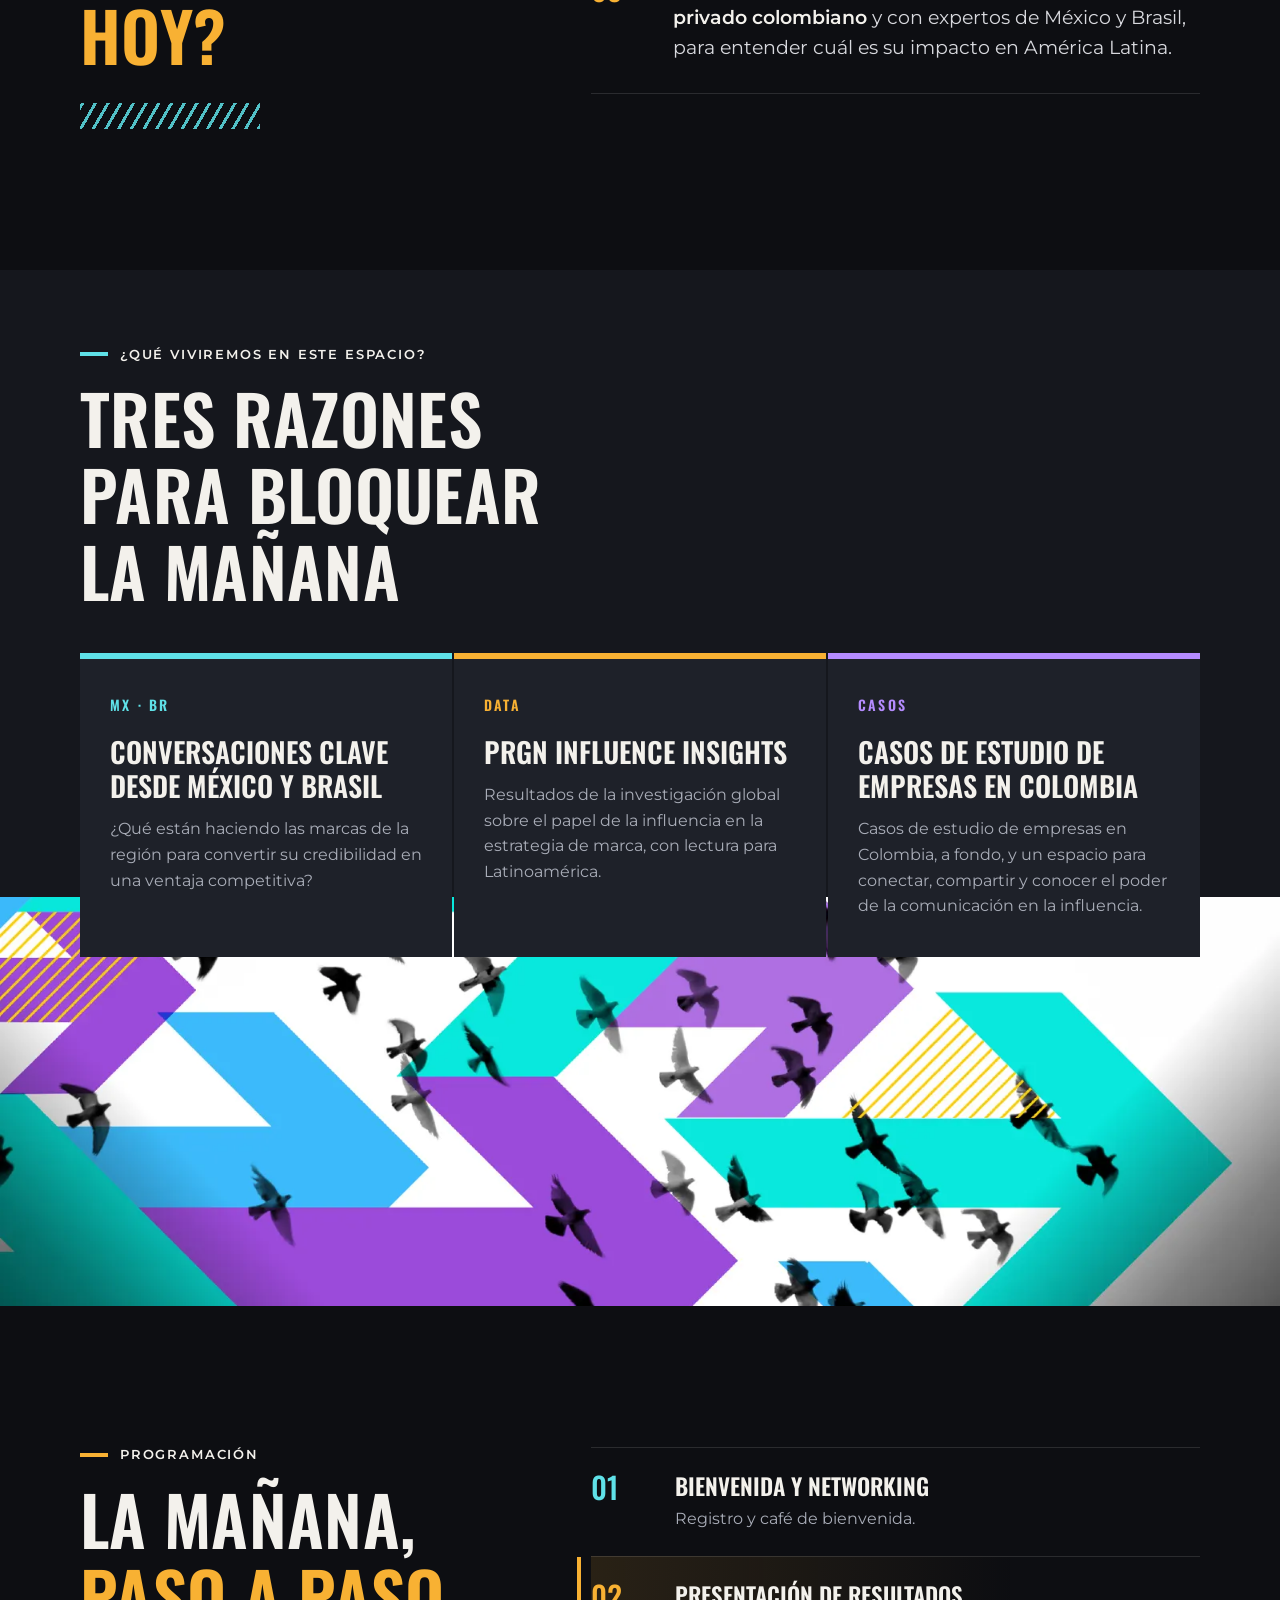
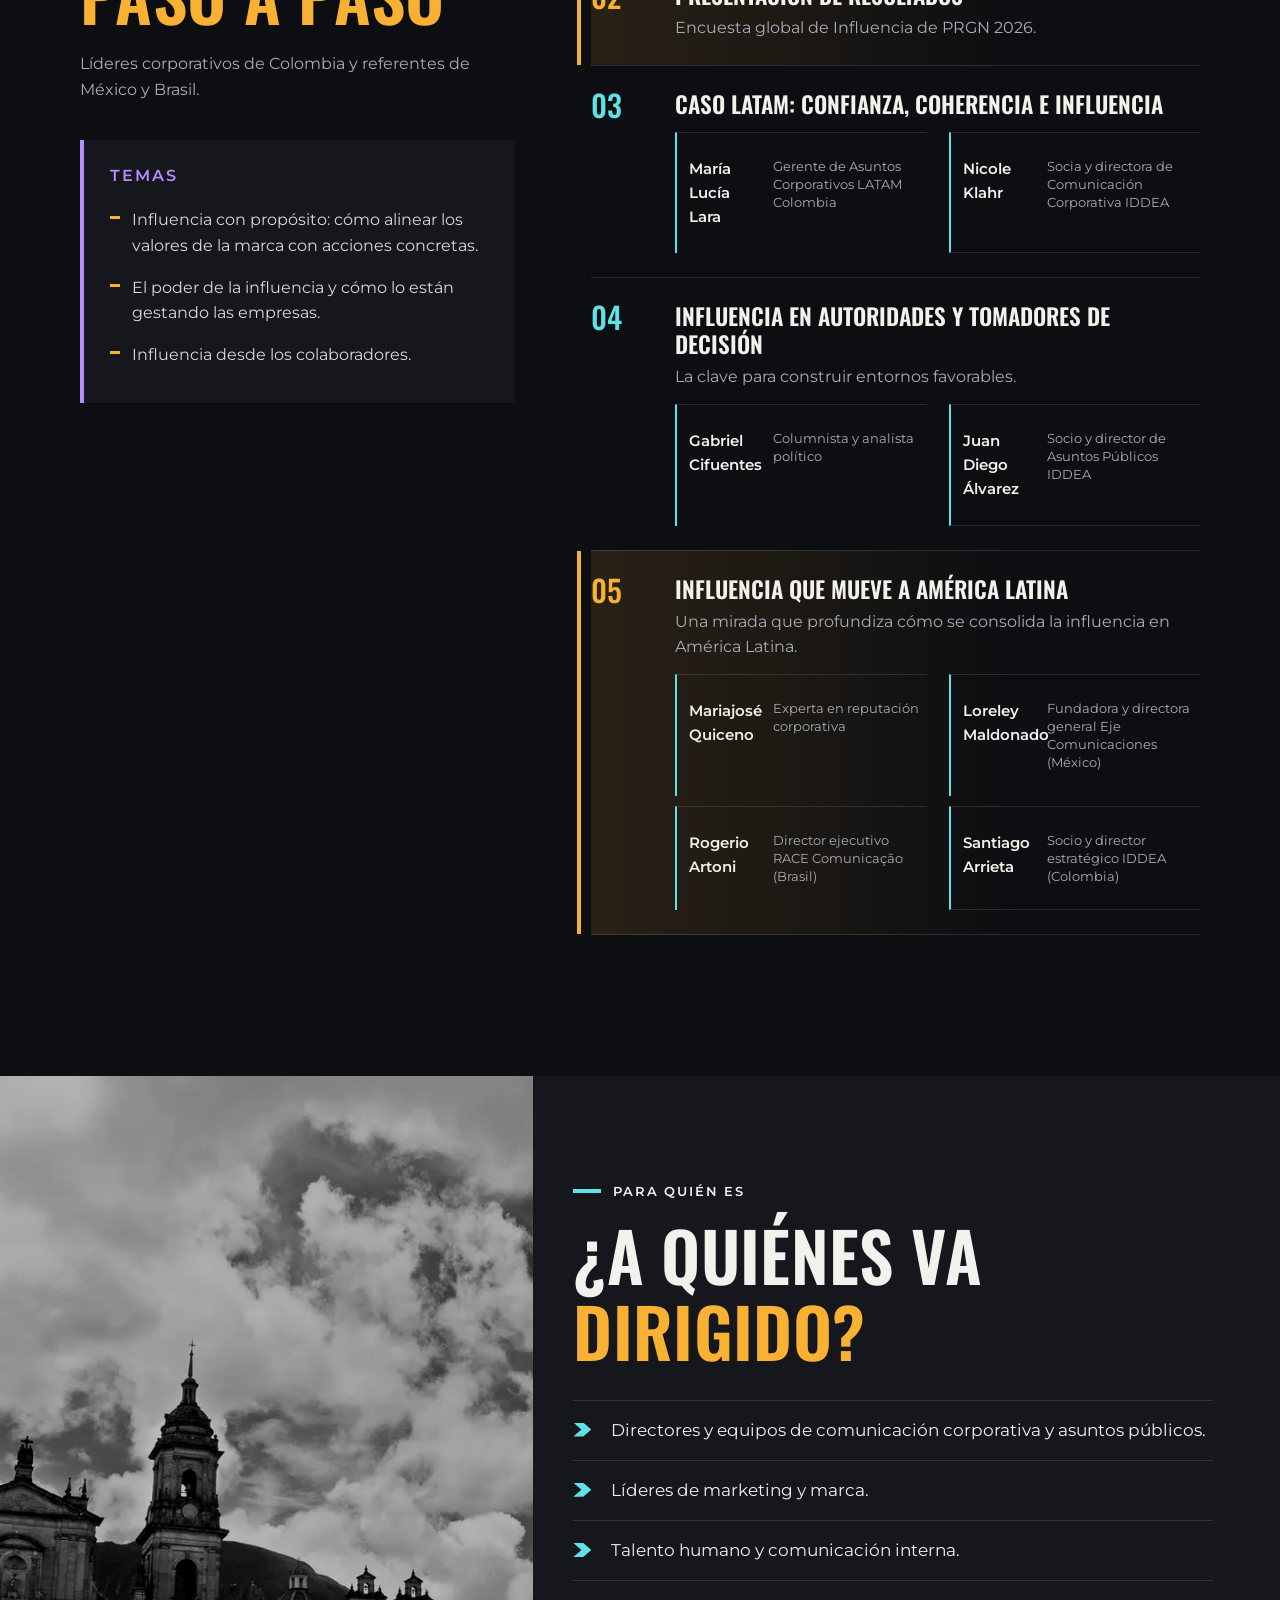
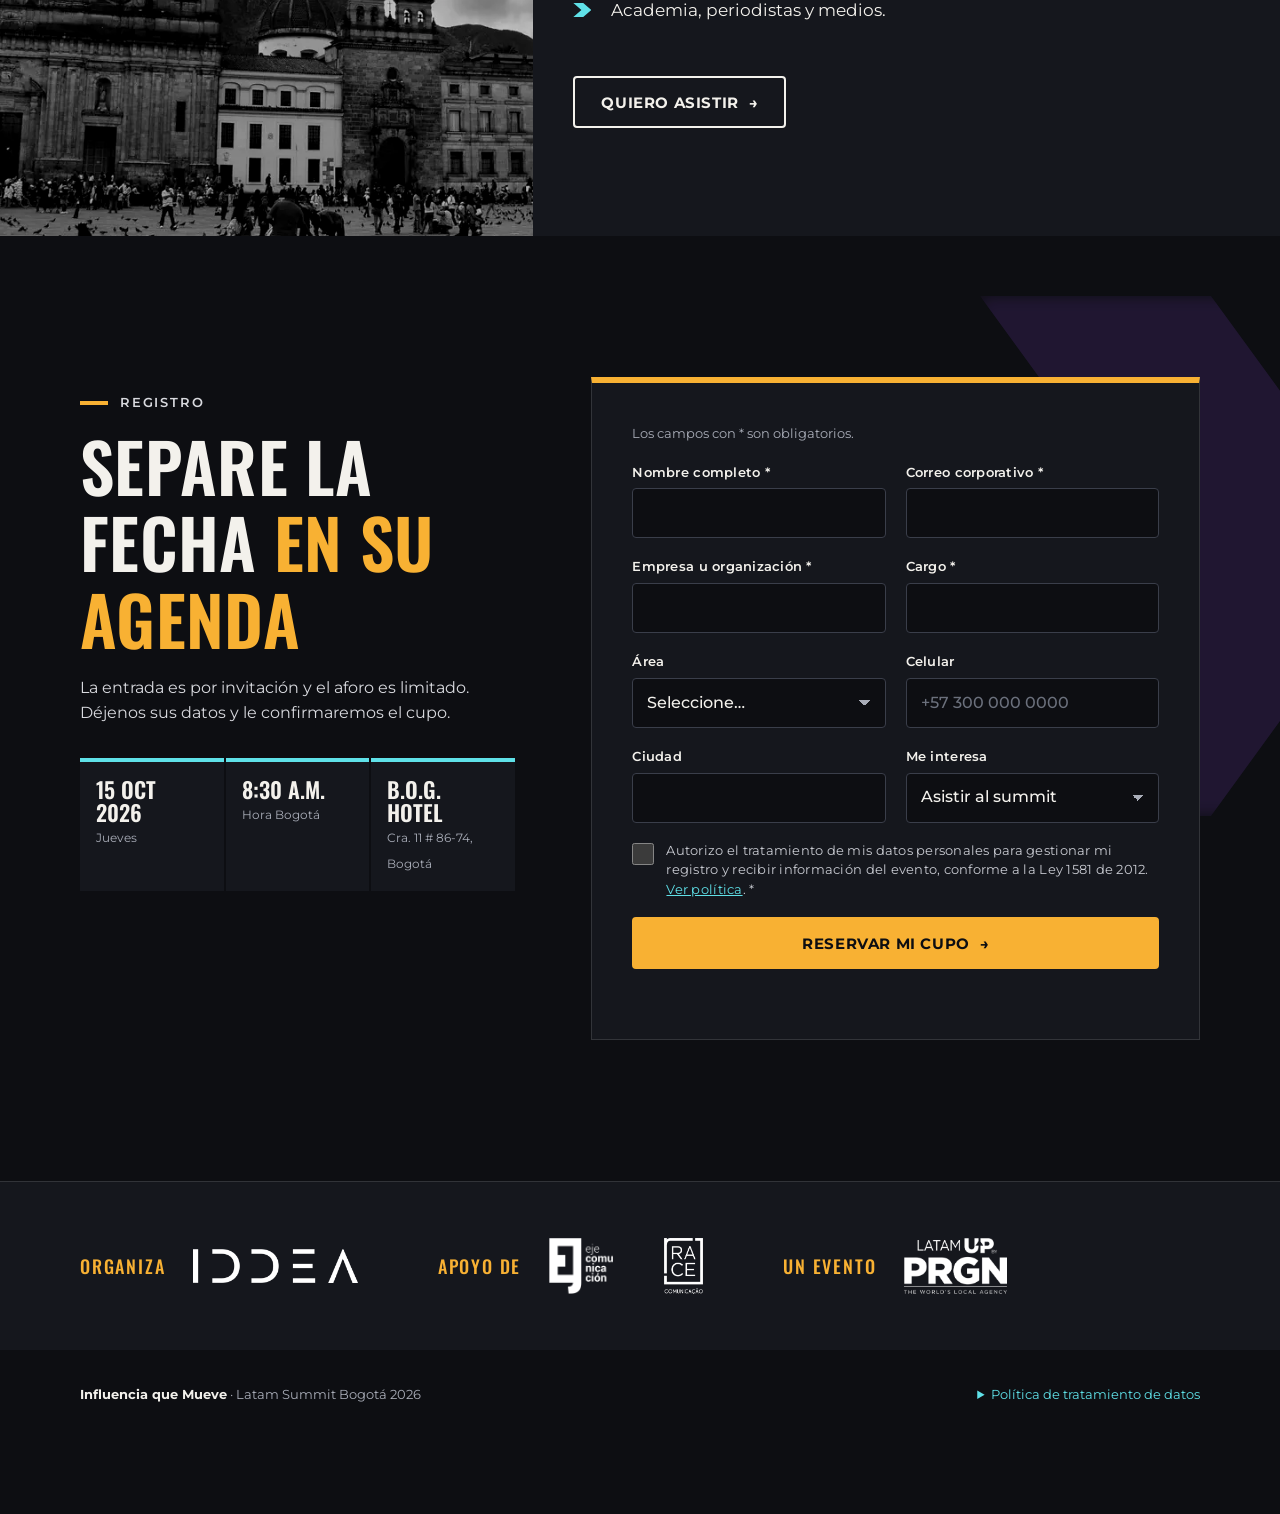
==== commit 28f2ff39: "Agenda con ponentes y pase de confirmación Co-Authored-By: Claude Opus 5.5 <noreply@anthropic.com>" ====
--- a/index.html
+++ b/index.html
@@ -157,7 +157,7 @@
         <div class="agenda__head">
           <p class="eyebrow eyebrow--amber"><span class="dash" aria-hidden="true"></span>Programación</p>
           <h2 id="agenda-title" class="h2">La mañana, <em>paso a paso</em></h2>
-          <p class="muted">Compartiremos los invitados confirmados con las personas registradas.</p>
+          <p class="muted">Líderes corporativos de Colombia y referentes de México y Brasil.</p>
           <div class="themes">
             <h3>Temas</h3>
             <ul>
@@ -168,11 +168,11 @@
           </div>
         </div>
         <ol class="timeline">
-          <li><span class="timeline__n" aria-hidden="true">01</span><div><h3>Recepción y networking</h3><p>Café de bienvenida y registro.</p></div></li>
-          <li><span class="timeline__n" aria-hidden="true">02</span><div><h3>Apertura institucional</h3><p>Bienvenida y objetivos del encuentro.</p></div></li>
-          <li class="is-key"><span class="timeline__n" aria-hidden="true">03</span><div><h3>Caso de estudio LATAM Airlines</h3><p>Retos y oportunidades.</p></div></li>
-          <li><span class="timeline__n" aria-hidden="true">04</span><div><h3>Influencia en autoridades y tomadores de decisión, la clave para construir entornos favorables</h3></div></li>
-          <li class="is-key"><span class="timeline__n" aria-hidden="true">05</span><div><h3>Influencia que mueve a América Latina</h3><p>Una mirada que profundiza cómo se consolida la influencia en América Latina.</p></div></li>
+          <li><span class="timeline__n" aria-hidden="true">01</span><div><h3>Bienvenida y networking</h3><p>Registro y café de bienvenida.</p></div></li>
+          <li class="is-key"><span class="timeline__n" aria-hidden="true">02</span><div><h3>Presentación de resultados</h3><p>Encuesta global de Influencia de PRGN 2026.</p></div></li>
+          <li><span class="timeline__n" aria-hidden="true">03</span><div><h3>Caso LATAM: confianza, coherencia e influencia</h3><ul class="speakers"><li><b>María Lucía Lara</b><span>Gerente de Asuntos Corporativos LATAM Colombia</span></li><li><b>Nicole Klahr</b><span>Socia y directora de Comunicación Corporativa IDDEA</span></li></ul></div></li>
+          <li><span class="timeline__n" aria-hidden="true">04</span><div><h3>Influencia en autoridades y tomadores de decisión</h3><p>La clave para construir entornos favorables.</p><ul class="speakers"><li><b>Gabriel Cifuentes</b><span>Columnista y analista político</span></li><li><b>Juan Diego Álvarez</b><span>Socio y director de Asuntos Públicos IDDEA</span></li></ul></div></li>
+          <li class="is-key"><span class="timeline__n" aria-hidden="true">05</span><div><h3>Influencia que mueve a América Latina</h3><p>Una mirada que profundiza cómo se consolida la influencia en América Latina.</p><ul class="speakers"><li><b>Mariajosé Quiceno</b><span>Experta en reputación corporativa</span></li><li><b>Loreley Maldonado</b><span>Fundadora y directora general Eje Comunicaciones (México)</span></li><li><b>Rogerio Artoni</b><span>Director ejecutivo RACE Comunicação (Brasil)</span></li><li><b>Santiago Arrieta</b><span>Socio y director estratégico IDDEA (Colombia)</span></li></ul></div></li>
         </ol>
       </div>
     </section>
--- a/css/site.css
+++ b/css/site.css
@@ -270,3 +270,9 @@
 /* Mayúsculas con tildes y Ñ: más aire entre líneas para que no se monten */
 .pillar h3, .timeline h3, .done h3 { line-height: 1.22; }
 .hero__title { line-height: .98; }
+
+/* Ponentes por bloque de agenda */
+.speakers { display: grid; grid-template-columns: repeat(auto-fit, minmax(220px, 1fr)); gap: 10px 22px; margin-top: 14px; }
+.speakers li { padding-left: 12px; border-left: 2px solid var(--cyan); }
+.speakers b { display: block; font-weight: 600; font-size: 15px; color: var(--text); }
+.speakers span { display: block; font-size: 13px; line-height: 1.4; color: var(--muted); }
